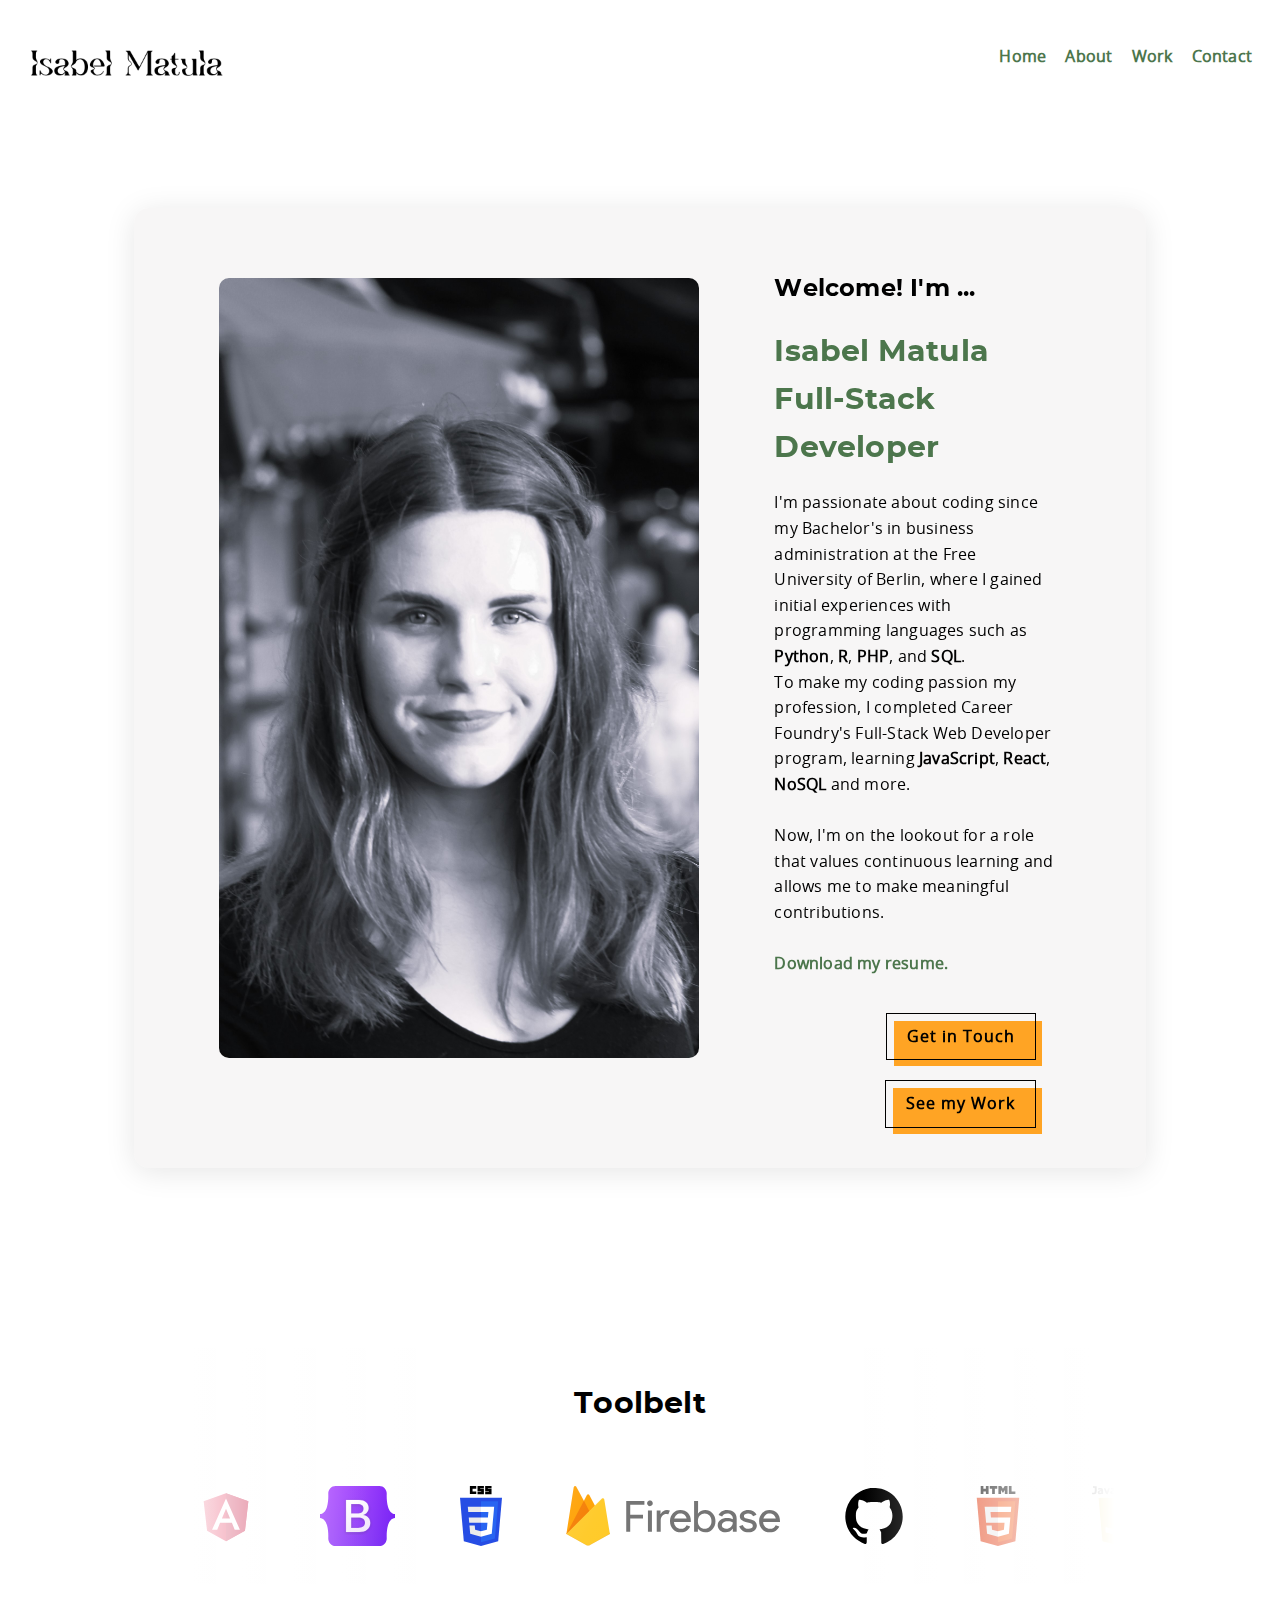
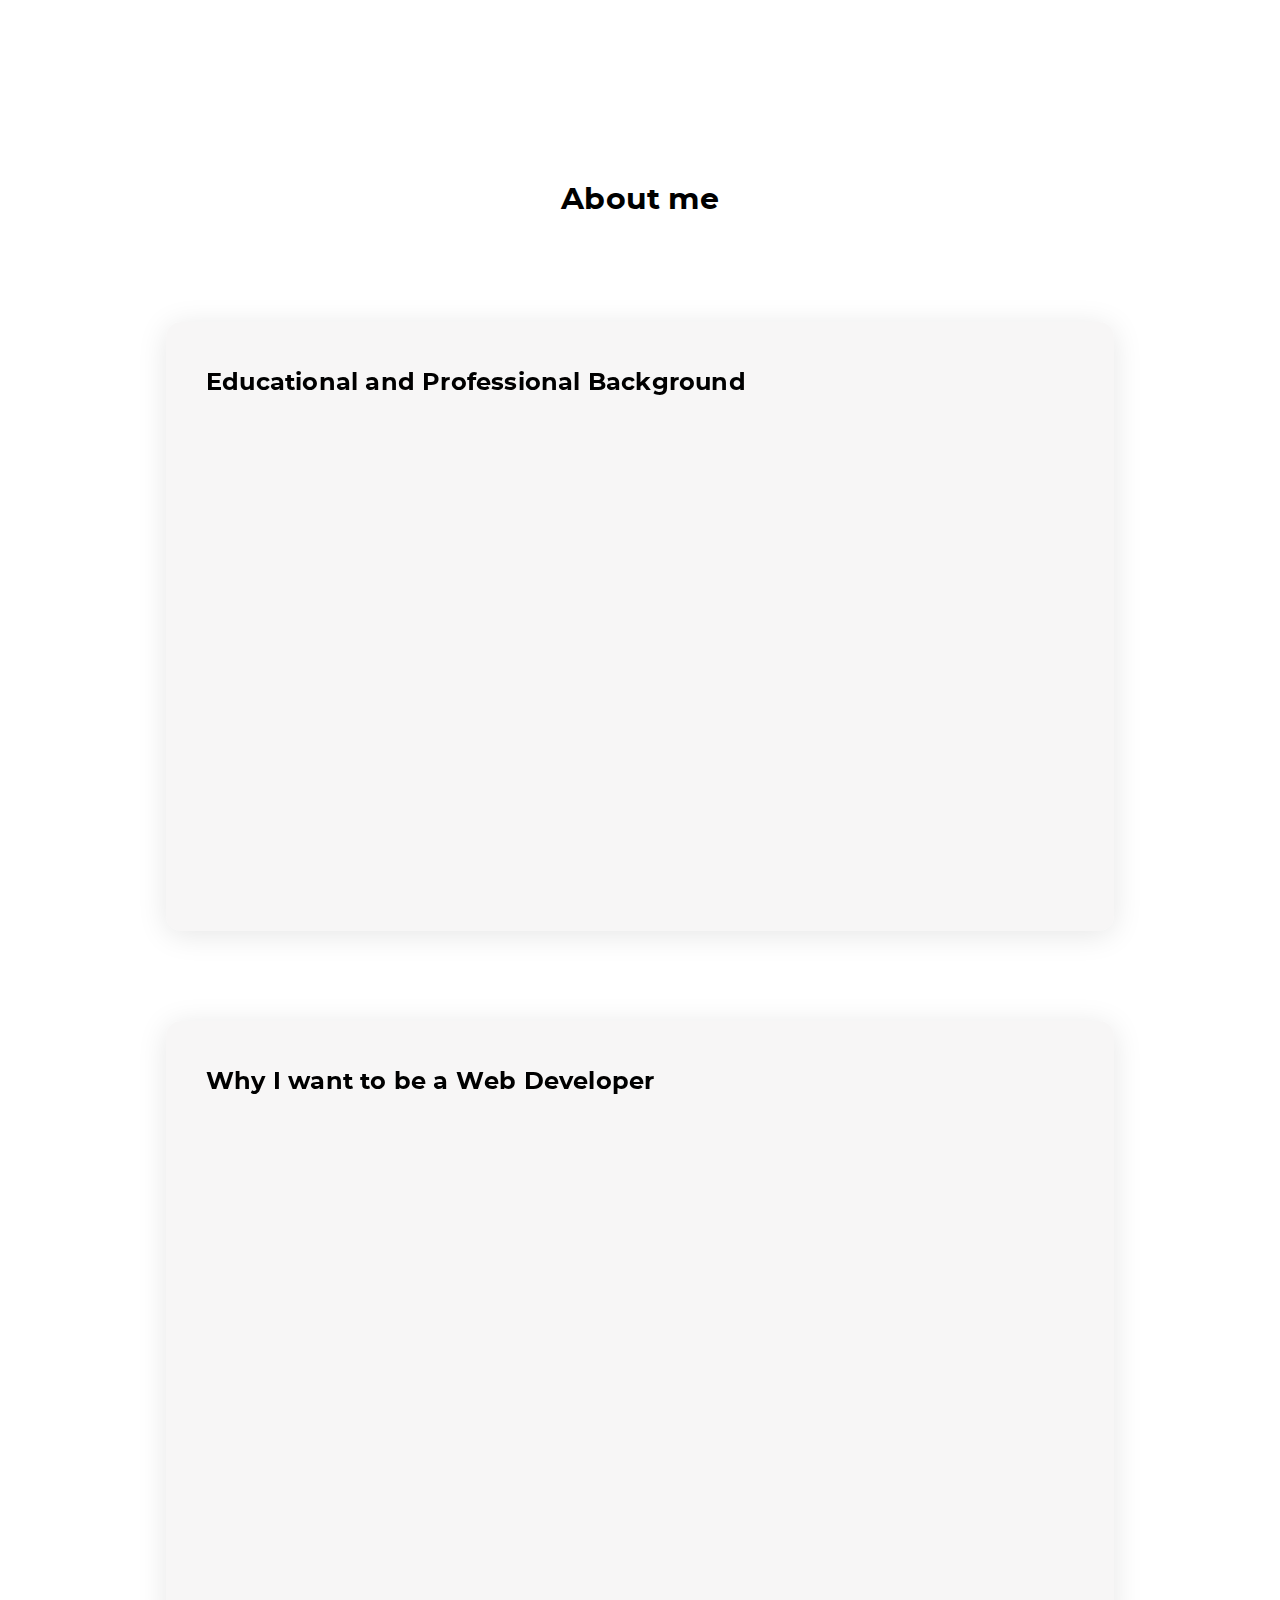
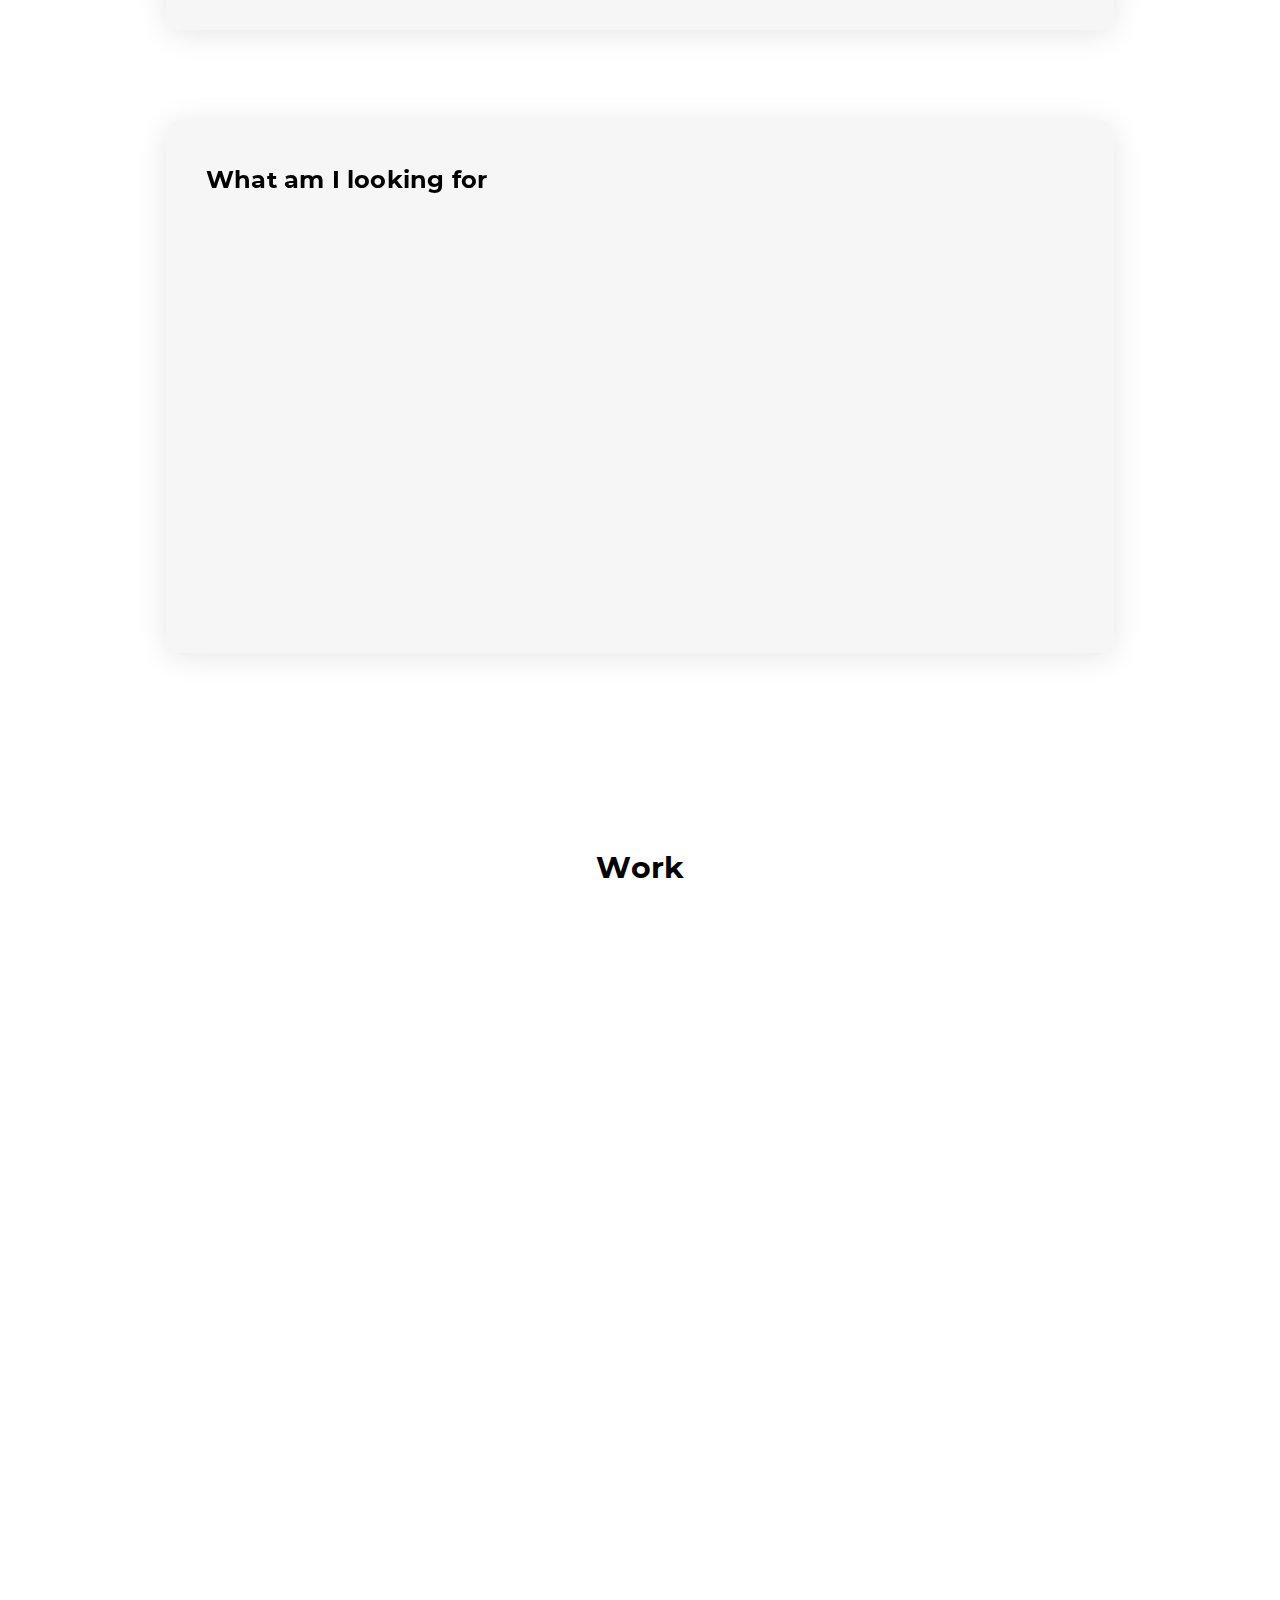
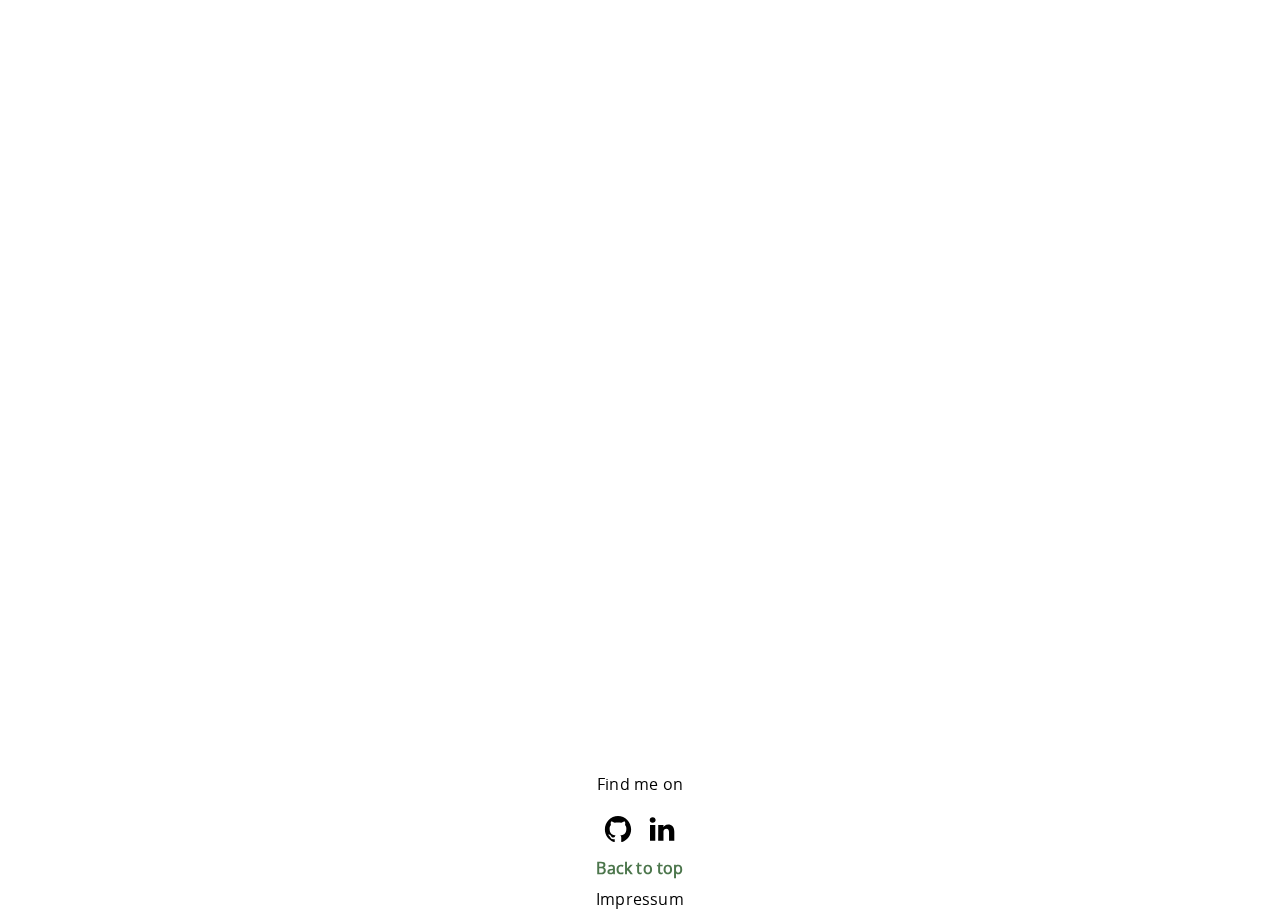
==== index.html @ 455fa98c "Minor updates" ====
<!DOCTYPE html>
<html lang="en">
<head>
    <meta charset="UTF-8">
    <meta name="viewport" content="width=device-width, initial-scale=1.0">
    <!--Add own Favicon-->
    <link rel="shortcut icon" href="./img/isabel-matula-icon.ico">
    <link rel="stylesheet" type="text/css" href="https://cdnjs.cloudflare.com/ajax/libs/normalize/8.0.1/normalize.min.css">
    <link rel="stylesheet" type="text/css" href="css/style.production.css">
    <link rel="stylesheet" href="https://unpkg.com/aos@next/dist/aos.css" />
    <title>Home</title>
</head>
<body>
    <!-- Header including the logo and the main navigation -->
    <div class="header-container">
        <header class="page-header"> 
            <!--My logo-->
            <img src="img/isabel-matula-logo_v3.png" alt="Personal logo of Isabel Matula" class="page-header__item" id="logo">
            <nav class="page-header__item">
                <ul role="menubar" class="navigation-list">
                    <li role="presentation">
                        <a href="#home" role="menuitem" class="navigation-list__item">Home</a>
                    </li>
                    <li role="presentation">
                        <a href="#about" role="menuitem" class="navigation-list__item">About</a>
                    </li>
                    <li role="presentation">
                        <a href="#work" role="menuitem" class="navigation-list__item">Work</a>
                    </li>
                    <li role="presentation">
                        <a href="#contact" role="menuitem" class="navigation-list__item">Contact</a>
                    </li>
                </ul>
            </nav>
        </header>
    </div>
    <div id="top" ></div>
    <!-- Main content -->
    <section id="home">
        <div class="profile">
            <img src="img/isabel-matula.png" 
            data-aos="fade-right" 
            data-aos-delay="30"
            data-aos-duration="1000"
            data-aos-easing="ease-in-out" 
            data-aos-once="true"
            class="profile__portrait" 
            alt="Isabel Matula Portrait">
            <div 
            data-aos="fade-left" 
            data-aos-delay="30"
            data-aos-duration="1000"
            data-aos-easing="ease-in-out"  
            data-aos-once="true"
            class="profile__text">
                <h2>Welcome! I'm ...</h2>
                <h1>Isabel Matula<br>Full-Stack Developer</h1>
                <p>
                    I'm passionate about coding since my Bachelor's in business administration at the Free University of Berlin, where 
                    I gained initial experiences with programming languages such as <strong>Python</strong>, <strong>R</strong>, 
                    <strong>PHP</strong>, and <strong>SQL</strong>.<br>
                    To make my coding passion my profession, I completed Career Foundry's Full-Stack Web Developer program, 
                    learning <strong>JavaScript</strong>, <strong>React</strong>, <strong>NoSQL</strong> and more.<br><br>
                    Now, I'm on the lookout for a role that values continuous learning and allows me to make 
                    meaningful contributions.<br><br>
                    <a href="files/Matula_Isabel_Resume.pdf" target="_blank" download>Download my resume.</a>
                </p>
                <a href="#contact" class="button">Get in Touch</a>
                <a href="#work" class="button">See my Work</a>
            </div>
        </div>
    </section>
    <!-- About me -->
    <section id="about">
        <!-- Toolbelt -->
        <div class="toolbelt">
            <h1>Toolbelt</h1>
            <div class="toolbelt__logos">
                <img src="img/tool-logos/Angular.svg" alt="Angular logo">
                <img src="img/tool-logos/Bootstrap.svg" alt="Bootstrap logo">
                <img src="img/tool-logos/CSS3.svg" alt="CSS3 logo">
                <img src="img/tool-logos/Firebase.svg" alt="Firebase logo">
                <img src="img/tool-logos/GitHub.svg" alt="GitHub logo">
                <img src="img/tool-logos/HTML5.svg" alt="HTML5 logo">
                <img src="img/tool-logos/Javascript.svg" alt="Javascript logo">
                <img src="img/tool-logos/MongoDB.svg" alt="MongoDB logo">
                <img src="img/tool-logos/Node_js.svg" alt="Node.js logo">
                <img src="img/tool-logos/Python.svg" alt="Python logo">
                <img src="img/tool-logos/React.svg" alt="React logo">
                <img src="img/tool-logos/Sql.svg" alt="SQL logo">
                <img src="img/tool-logos/Visual_Studio.svg" alt="Visual Studio logo">
            </div>
            <div class="toolbelt__logos">
                <img src="img/tool-logos/Angular.svg" alt="Angular logo">
                <img src="img/tool-logos/Bootstrap.svg" alt="Bootstrap logo">
                <img src="img/tool-logos/CSS3.svg" alt="CSS3 logo">
                <img src="img/tool-logos/Firebase.svg" alt="Firebase logo">
                <img src="img/tool-logos/GitHub.svg" alt="GitHub logo">
                <img src="img/tool-logos/HTML5.svg" alt="HTML5 logo">
                <img src="img/tool-logos/Javascript.svg" alt="Javascript logo">
                <img src="img/tool-logos/MongoDB.svg" alt="MongoDB logo">
                <img src="img/tool-logos/Node_js.svg" alt="Node.js logo">
                <img src="img/tool-logos/Python.svg" alt="Python logo">
                <img src="img/tool-logos/React.svg" alt="React logo">
                <img src="img/tool-logos/Sql.svg" alt="SQL logo">
                <img src="img/tool-logos/Visual_Studio.svg" alt="Visual Studio logo">
            </div>
        </div>
        <div class="about">
            <h1>About me</h1>
            <div class="about__item">
                <h2>Educational and Professional Background</h2>
                <div class="about__item-content">
                    <img 
                    src="img/taipei.jpg" 
                    alt="Linsen North Road - Taipei"
                    data-aos="fade-right" 
                    data-aos-delay="30"
                    data-aos-duration="800"
                    data-aos-easing="ease-in-out" 
                    >
                    <p
                    data-aos="fade-left" 
                    data-aos-delay="30"
                    data-aos-duration="800"
                    data-aos-easing="ease-in-out" 
                    >
                        After high school, I studied Languages and Cultures of Southeast Asia at the University of Hamburg for 
                        one year. Then, in 2017, I followed my heart to Taipei, where I immersed myself in the language through 
                        the Regular Chinese Language Program at Tamkang University. In 2020, I returned to Germany to pursue a 
                        B.Sc. in Business Administration at the Free University of Berlin, graduating in 2023. Across this path, 
                        I stumbled upon my love for coding, leading me to enroll in CareerFoundry's Full Stack Web 
                        Development program in August 2023.<br>
                        In my professional journey, I had the opportunity to embark on an internship as an HR Generalist, 
                        where I organized the summer festival, created work schedules, and supported around 30 employees daily. 
                        Prior to that, I had the pleasure of tutoring three students in German while living in Taipei. 
                        I tailored personalized lesson plans to meet their individual needs, encouraging continuous improvement 
                        in their language skills.
                    </p>
                </div>
            </div>
            <div class="about__item">
                <h2>Why I want to be a Web Developer</h2>
                <div class="about__item-content">
                    <img 
                    src="img/code.jpg" 
                    alt="Laptop"
                    data-aos="fade-left" 
                    data-aos-delay="30"
                    data-aos-duration="800"
                    data-aos-easing="ease-in-out"
                    id="first"
                    >
                    <p
                    data-aos="fade-right" 
                    data-aos-delay="30"
                    data-aos-duration="800"
                    data-aos-easing="ease-in-out" 
                    >
                        I discovered my love for coding during my Bachelor at the Free University of Berlin. 
                        Throughout foundational modules and career preparation courses, I gained initial experiences with 
                        programming languages such as Python, R, PHP, and SQL. To transition my coding passion into a profession, 
                        I enrolled in Career Foundry's Full-Stack Web Developer program.<br>
                        But my fascination with languages didn't start there. From studying Russian in school to self-learning 
                        the Korean alphabet and delving into Chinese during my time in Taiwan. Languages are not just a means 
                        of communication; they are also powerful tools for problem-solving. It's this perspective that 
                        draws me to programming languages. They, too, serve as tools, for visualizing ideas, making 
                        information more accessible, and ultimately, enhancing the quality of human life. 
                        This belief inspired me to turn my coding passion into a career.
                    </p>
                    <img 
                    src="img/code.jpg" 
                    alt="Laptop"
                    data-aos="fade-left" 
                    data-aos-delay="30"
                    data-aos-duration="800"
                    data-aos-easing="ease-in-out"
                    id="second"
                    >
                </div>
            </div>
            <div class="about__item">
                <h2>What am I looking for</h2>
                <div class="about__item-content">
                    <img 
                    src="img/code_team.jpg" 
                    alt="Table serveral laptops"
                    data-aos="fade-right" 
                    data-aos-delay="30"
                    data-aos-duration="800"
                    data-aos-easing="ease-in-out"
                    >
                    <p
                    data-aos="fade-left" 
                    data-aos-delay="30"
                    data-aos-duration="800"
                    data-aos-easing="ease-in-out"
                    >
                        I'm a web developer with an interest in continuous learning, always seeking to enhance my skills
                        and explore new programming languages, frameworks, libraries, and emerging technologies. I'm eager
                        to join a team where I can learn and grow while working on diverse projects.
                        What truly motivates me is the opportunity to work on projects that make a positive impact on people.<br>
                        I am currently living in my hometown, Rostock, which is why I am interested in finding
                        opportunities either locally or in remote positions. Whether it's working directly from
                        Rostock or collaborating from a distance, I am fully committed to making a valuable contribution
                        to any team I join.
                    </p>
                </div>
            </div>
        </div>
    </section>
    <!-- Work -->
    <section class="work" id="work">
        <h1>Work</h1>
        <div class="project-list">
            <!-- Project item 1 -->
            <div 
            data-aos="fade-up" 
            data-aos-delay="30"
            data-aos-duration="1000"
            data-aos-easing="ease-in-out" 
            class="project-list__item">
                <h2>React myMovie<a class="open-modal"><img src="img/plus-icon.svg"></a></h2>
                <a href="https://mymovie-api.netlify.app/login" target="_blank"><img src="img/react_movie_app_project_full.png"></a>
                <p>
                    React Client-side for an application called myMovie based on its
                    existing server-side code (REST API and database).
                    User can create an user profile and save their favorite movies.
                    This project was build using <strong>React</strong>, <strong>SCSS</strong>, 
                    <strong>JavaScript</strong>, and more. 
                </p>
                <a href="https://github.com/IsabelWen/movie_api-client" target="_blank" class="button">Code</a>
                <a href="https://mymovie-api.netlify.app/login" target="_blank" class="button">Demo</a>
                <dialog class="modal">
                    <h2>React myMovie<a class="close-modal"><img src="img/cross-icon.svg" alt="close modal icon"></a></h2>
                    <p class="project-description">
                        React Client-side for an application called myMovie based on its
                        existing server-side code (REST API and database).
                        User can create an user profile and save their favorite movies.
                    </p>
                    <h3>Functions</h3>
                    <ul>
                        <li>Retrieve all movies with their details, including images, titles, descriptions, genres, and 
                            directors, and implement a search feature to filter movies.
                        </li>
                        <li>Provide detailed information about a single movie in a single movie view, including description, 
                            genre, director, and image.
                        </li>
                        <li>
                            Allow users to log in with a username and password, enable new users to register with required 
                            information (username, password, email, date of birth), and allow users to add a movie to their 
                            list of favorites.
                        </li>
                        <li>
                            Allow users to update their information, view favorite movies, remove movies from their favorites 
                            list, and provide an option for existing users to deregister.
                        </li>
                        <li>
                            Allow users to filter movies by genre.
                        </li>
                    </ul>
                    <div class="tags">
                        <span class="tag">React</span>
                        <span class="tag">SCSS</span>
                        <span class="tag">HTML</span>
                        <span class="tag">JavaScript</span>
                        <span class="tag">React-Bootstrap</span>
                        <span class="tag">Netlify</span>
                        <span class="tag">Parcel</span>
                    </div>
                </dialog>
             </div>
             <!-- Project item 2 -->
             <div 
             data-aos="fade-up" 
             data-aos-delay="30"
             data-aos-duration="1000"
             data-aos-easing="ease-in-out" 
             class="project-list__item">
                <h2>Meet App<a class="open-modal"><img src="img/plus-icon.svg"></a></h2>
                <a href="https://isabelwen.github.io/meet/" target="_blank"><img src="img/meet_app_project_full.png"></a>
                <p class="project-description">
                    A serverless, progressive web application (PWA) using a test-driven development (TDD) technique. 
                    The Meet App uses the <strong>Google Calendar API </strong> to fetch upcoming events.
                    This project was build using <strong>React</strong>, <strong>Recharts</strong>, 
                    <strong>JavaScript</strong>, and more. 
                </p>
                <a href="https://github.com/IsabelWen/meet" target="_blank" class="button">Code</a>
                <a href="https://isabelwen.github.io/meet/" target="_blank" class="button">Demo</a>
                <dialog class="modal">
                    <h2>Meet App<a class="close-modal"><img src="img/cross-icon.svg" alt="close modal icon"></a></h2>
                    <p>
                        A serverless, progressive web application (PWA) using a test-driven development (TDD) technique. 
                        The Meet App uses the Google Calendar API to fetch upcoming events.
                    </p>
                    <h3>Features</h3>
                    <ul>
                        <li>
                            Users can filter events by city, show/hide event details, and specify the number of events 
                            to display.
                        </li>
                        <li>
                            The app supports offline usage, allows adding shortcuts to the home screen, and offers visual 
                            charts for event details.
                        </li>
                        <li>
                            It integrates Google Calendar API for event retrieval and OAuth2 for authentication.
                        </li>
                        <li>
                            Serverless functions (AWS Lambda) for authorization server.
                        </li>
                        <li>
                            Responsiveness to various screen sizes, and adherence to PWA 
                            standards ensure a seamless user experience.
                        </li>
                    </ul>
                    <div class="tags">
                        <span class="tag">Google Calendar API</span>
                        <span class="tag">HTML</span>
                        <span class="tag">CSS</span>
                        <span class="tag">AWS lambda</span>
                        <span class="tag">JavaScript</span>
                        <span class="tag">React</span>
                        <span class="tag">Recharts</span>
                        <span class="tag">Jest</span>
                        <span class="tag">Cucumber</span>
                        <span class="tag">Puppeteer</span>
                        <span class="tag">OAuth2</span>
                    </div>
                </dialog>
             </div>
             <!-- Project item 3 -->
             <div 
             data-aos="fade-up" 
             data-aos-delay="30"
             data-aos-duration="1000"
             data-aos-easing="ease-in-out" 
             class="project-list__item">
                <h2>Angular myMovie<a class="open-modal"><img src="img/plus-icon.svg"></a></h2>
                <a href="https://isabelwen.github.io/myMovie-Angular-app/welcome" target="_blank"><img src="img/angular_movie_app_project_full.png"></a>
                <p class="project-description">
                    Angular Client-side for an application called myMovie based on its
                    existing server-side code (REST API and database).
                    User can create an user profile and save their favorite movies.
                    This project was build using <strong>Angular</strong>, <strong>TypeScript</strong>, 
                    <strong>SCSS</strong>, and more. 
                </p>
                <a href="https://github.com/IsabelWen/myMovie-Angular-client" target="_blank" class="button">Code</a>
                <a href="https://isabelwen.github.io/myMovie-Angular-app/welcome" target="_blank" class="button">Demo</a>
                <dialog class="modal">
                    <h2>Angular myMovie<a class="close-modal"><img src="img/cross-icon.svg" alt="close modal icon"></a></h2>
                    <p>
                        Angular Client-side for an application called myMovie based on its
                        existing server-side code (REST API and database).
                        User can create an user profile and save their favorite movies.
                    </p>
                    <h3>Features</h3>
                    <ul>
                        <li>
                            Retrieve all movies with their details, including images, titles, descriptions, genres, and 
                            directors, and implement a search feature to filter movies.
                        </li>
                        <li>
                            Provide detailed information about a single movie, including description, genre, and director.
                        </li>
                        <li>
                            Allow users to log in with a username and password, enable new users to register with required 
                            information (username, password, email, date of birth), and allow users to add a movie to their 
                            list of favorites.
                        </li>
                        <li>
                            Allow users to update their information, view favorite movies, remove movies from their favorites 
                            list, and provide an option for existing users to deregister.
                        </li>
                        <li>
                            Allow users to filter movies by genre.
                        </li>
                    </ul>
                    <div class="tags">
                        <span class="tag">Angular</span>
                        <span class="tag">TypeScript</span>
                        <span class="tag">HTML</span>
                        <span class="tag">Angular Material</span>
                        <span class="tag">SCSS</span>
                        <span class="tag">TypeDoc</span>
                    </div>
                </dialog>
             </div>
             <!-- Project item 4 -->
             <div 
             data-aos="fade-up" 
             data-aos-delay="30"
             data-aos-duration="1000"
             data-aos-easing="ease-in-out" 
             class="project-list__item">
                <h2>myMovie API<a class="open-modal"><img src="img/plus-icon.svg"></a></h2>
                <a href="https://github.com/IsabelWen/movie_api" target="_blank"><img src="img/mymovie-db_full.png"></a>
                <p class="project-description">
                    This API provide users with access to information about different movies, directors, and genres. 
                    Users are able to sign up, update their personal information and favorite movies list.
                    This project was build using <strong>MongoDB</strong>, <strong>Node.js</strong>, 
                    <strong>Express</strong>, and more. 
                </p>
                <a href="https://github.com/IsabelWen/movie_api" target="_blank" class="button">Code</a>
                <dialog class="modal">
                    <h2>myMovie API<a class="close-modal"><img src="img/cross-icon.svg" alt="close modal icon"></a></h2>
                    <p>
                        This API provide users with access to information about different movies, directors, and genres. 
                        Users are able to sign up, update their personal information, and create a list of their favorite movies.
                    </p>
                    <h3>Features</h3>
                    <ul>
                        <li>
                            The API serves as the backend for the myMovie web application, providing data about movies.
                        </li>
                        <li>
                            Users of the myFlix application can access movie information, director details, and genre 
                            descriptions through the API endpoints.
                        </li>
                        <li>
                            The API handles user registration, profile updates, and favorite movies lists.
                        </li>
                        <li>
                            To maintain data security and integrity, the API incorporates user authentication, authorization, and data validation logic.
                        </li>
                        <li>
                            The API has been tested using Postman to verify its performance and functionality.
                        </li>
                    </ul>
                    <div class="tags">
                        <span class="tag">HTML</span>
                        <span class="tag">MongoDB</span>
                        <span class="tag">Mongoose</span>
                        <span class="tag">JavaScript</span>
                        <span class="tag">Node.js</span>
                        <span class="tag">Express</span>
                        <span class="tag">Postman</span>
                        <span class="tag">JSDoc</span>
                        <span class="tag">CORS</span>
                        <span class="tag">Render</span>
                    </div>
                 </dialog>
             </div>
             <!-- Project item 5 -->
             <div 
             data-aos="fade-up" 
             data-aos-delay="30"
             data-aos-duration="1000"
             data-aos-easing="ease-in-out" 
             class="project-list__item">
                <h2>Chat App<a class="open-modal"><img src="img/plus-icon.svg"></a></h2>
                <a href="https://github.com/IsabelWen/chat" target="_blank"><img src="img/chat-app_full.png"></a>
                <p class="project-description">
                    A chat app for mobile devices using React Native. The app provides users with a chat interface and 
                    options to share images, audios and location.
                    This project was build using <strong>React Native</strong>, <strong>Firebase</strong>, 
                    <strong>GiftedChat</strong>, and more. 
                </p>
                <a href="https://github.com/IsabelWen/chat" target="_blank" class="button">Code</a>
                <a href="files/Case Study – Chat App.pdf" target="_blank" class="button">Case</a>
                <dialog class="modal">
                    <h2>Chat App<a class="close-modal"><img src="img/cross-icon.svg" alt="close modal icon"></a></h2>
                    <p>
                        A chat app for mobile devices using React Native. The app provides users with a chat interface and options to share images, audios and location.
                    </p>
                    <h3>Features</h3>
                    <ul>
                        <li>
                            Users can enter chat rooms to communicate with friends and family, selecting background 
                            colors for personalized chat screens.
                        </li>
                        <li>
                            Conversations are displayed with an input field for sending messages, supporting additional 
                            features like image, audio and location sharing.
                        </li>
                        <li>
                            Users can send images from their device's image library or take pictures with the camera app and 
                            send them within the chat.
                        </li>
                        <li>
                            Messages are stored both online and offline, allowing users to access conversations at any time.
                        </li>
                        <li>
                            Chat conversations are stored in Google Firestore Database and authenticated anonymously 
                            via Google Firebase.
                        </li>
                    </ul>
                    <div class="tags">
                        <span class="tag">React Native</span>
                        <span class="tag">Firebase</span>
                        <span class="tag">Firestore</span>
                        <span class="tag">JavaScript</span>
                        <span class="tag">Expo</span>
                        <span class="tag">GiftedChat</span>
                        <span class="tag">Android Studio </span>
                    </div>
                 </dialog>
             </div>
             <!-- Project item 6 -->
             <div 
             data-aos="fade-up" 
             data-aos-delay="30"
             data-aos-duration="1000"
             data-aos-easing="ease-in-out" 
             class="project-list__item">
                <h2>Pokemon-Index<a class="open-modal"><img src="img/plus-icon.svg"></a></h2>
                <a href="https://isabelwen.github.io/simple-js-app/" target="_blank"><img src="img/pokemon-index_full.png"></a>
                <p class="project-description">
                    A small web application with HTML, CSS, and JavaScript that loads data about pokemons from an external API 
                    and enables the viewing of data points in detail.
                    This project was build using <strong>JavaScript</strong>, <strong>HTML</strong>, 
                    <strong>Bootstrap</strong>, and more. 
                </p>
                <a href="https://github.com/IsabelWen/simple-js-app" target="_blank" class="button">Code</a>
                <a href="https://isabelwen.github.io/simple-js-app/" target="_blank" class="button">Demo</a>
                <dialog class="modal">
                    <h2>Pokemon-Index<a class="close-modal"><img src="img/cross-icon.svg" alt="close modal icon"></a></h2>
                    <p>
                        A small web application with HTML, CSS, and JavaScript that loads data about pokemons from an external API 
                        and enables the viewing of data points in detail.
                    </p>
                    <h3>Features</h3>
                    <ul>
                        <li>
                            Users can view a list of Pokémons and see more details for a selected Pokémon.
                        </li>
                        <li>
                            The app loads data from an external API (Pokémon API) and displays it after the page is loaded.
                        </li>
                        <li>
                            It enables users to view additional details for a Pokémon, upon clicking on the item, 
                            which will open a modal.
                        </li>
                        <li>
                            The user can search for Pokémons.
                        </li>
                    </ul>
                    <div class="tags">
                        <span class="tag">JavaScript</span>
                        <span class="tag">HTML</span>
                        <span class="tag">CSS</span>
                        <span class="tag">Bootstrap</span>
                        <span class="tag">jQuery</span>
                    </div>
                </dialog>
             </div>
        </div>
    </section>
    <!-- Contact Information -->
    <section id="contact"
    data-aos="fade-up" 
    data-aos-delay="30"
    data-aos-duration="1000"
    data-aos-easing="ease-in-out" >
        <div class="contact">
            <div class="contact__information">
                <h1>Contact Me</h1>
                <p>
                    <b>I'm based in Rostock and open to remote roles.<br>
                    Feel free to connect with me via Email or on LinkedIn!</b>
                </p>
                Isabel Matula<br>
                Rostock - Germany<br>
                <br>
                Email: <a href="mailto:isabel.matula(at)outlook(dot)de">isabel.matula@outlook.de</a><br>
                Linkedin: <a href="https://www.linkedin.com/in/isabel-matula" target="_blank">Isabel Matula</a><br><br>
            </div>
            <div class="contact__animation">
                <svg xmlns="http://www.w3.org/2000/svg" xmlns:xlink="http://www.w3.org/1999/xlink" version="1.1" width="230" height="230" viewBox="0 0 1080 1080" xml:space="preserve">
                    <desc>Created with Fabric.js 5.2.4</desc>
                    <defs>
                    </defs>
                    <rect x="0" y="0" width="100%" height="100%" fill="transparent"></rect>
                    <g transform="matrix(1 0 0 1 540 540)" id="f12ea37f-5642-41ec-a103-8372e0635749"  >
                    <rect style="stroke: none; stroke-width: 1; stroke-dasharray: none; stroke-linecap: butt; stroke-dashoffset: 0; stroke-linejoin: miter; stroke-miterlimit: 4; fill: rgb(255,255,255); fill-rule: nonzero; opacity: 1; visibility: hidden;" vector-effect="non-scaling-stroke"  x="-540" y="-540" rx="0" ry="0" width="1080" height="1080" />
                    </g>
                    <g transform="matrix(1 0 0 1 540 540)" id="82dd580b-16e5-400f-8c66-40a8a325e54b"  >
                    </g>
                    <g transform="matrix(NaN NaN NaN NaN 0 0)"  >
                    <g>
                    </g>
                    </g>
                    <g transform="matrix(NaN NaN NaN NaN 0 0)"  >
                    <g>
                    </g>
                    </g>
                    <g transform="matrix(13.07 0 0 10.83 534.5 555.43)" id="568a6a66-55cd-485f-86fe-5340d91f9428"  >
                    <path style="stroke: rgb(76,118,76); stroke-width: 4; stroke-dasharray: none; stroke-linecap: butt; stroke-dashoffset: 0; stroke-linejoin: miter; stroke-miterlimit: 4; fill: rgb(101,101,101); fill-opacity: 0; fill-rule: nonzero; opacity: 1;" vector-effect="non-scaling-stroke"  transform=" translate(-50, -50)" d="M 87.678 73.69 C 87.678 75.42699999999999 87.37899999999999 76.684 86.658 77.344 C 86 78.06299999999999 84.863 78.362 83.245 78.362 L 16.75500000000001 78.362 C 15.55800000000001 78.362 14.539000000000009 78.06299999999999 13.76100000000001 77.344 C 12.801000000000009 76.50399999999999 12.32300000000001 75.30799999999999 12.32300000000001 73.69 L 12.32300000000001 25.949999999999996 C 12.32300000000001 24.810999999999996 12.802000000000008 23.792999999999996 13.70100000000001 22.952999999999996 C 14.65900000000001 22.055999999999997 15.67800000000001 21.636999999999997 16.75500000000001 21.636999999999997 L 83.245 21.636999999999997 C 84.74300000000001 21.636999999999997 85.88000000000001 22.055999999999997 86.599 22.833999999999996 C 87.319 23.673999999999996 87.678 24.690999999999995 87.678 25.949999999999996 L 87.678 73.69 z M 36.462 49.969 L 16.755 30.503 L 16.755 70.036 L 36.462 49.969 z M 80.129 25.831 L 19.931 25.831 L 45.149 51.048 C 47.365 53.265 48.983000000000004 54.402 50.001000000000005 54.402 C 51.078 54.402 52.696000000000005 53.265 54.912000000000006 51.048 L 80.129 25.831 z M 80.01 73.631 L 60.184 53.863 L 56.949 57.037 C 55.092 58.894 52.756 59.853 50.001 59.853 C 47.306 59.853 44.97 58.894 43.113 57.037 L 39.877 53.863 L 20.051 73.631 L 80.01 73.631 z M 83.305 70.036 L 83.305 30.503 L 63.598 49.969 L 83.305 70.036 z" stroke-linecap="round" />
                    </g>
                    <g transform="matrix(NaN NaN NaN NaN 0 0)"  >
                    <g>
                    </g>
                    </g>
                    <g transform="matrix(NaN NaN NaN NaN 0 0)"  >
                    <g>
                    </g>
                    </g>
                </svg>
            </div>
        </div>
    </section>
    <!-- Footer with links to social media profiles -->
    <footer class="page-footer">
        <p>Find me on</p>
        <div class="social-media">
            <a href="https://github.com/IsabelWen" target="_blank"><img src="img/github_icon.svg" alt="Github"></a>
            <a href="https://www.linkedin.com/in/isabel-matula" target="_blank"><img src="img/linkedin_icon.svg" alt="LinkedIn"></a>
        </div>
        <a href="#top">Back to top</a>
        <a class="impressum" href="files/Impressum.pdf" target="_blank">Impressum</a>
    </footer>
    <script src="js/scripts.js"></script>
    <script src="https://unpkg.com/aos@next/dist/aos.js"></script>
    <script>AOS.init();</script>
</body>
</html>
---- css/style.production.css ----
/*
* Used:
* PostCSS
* Autoprefixer
*/

/*
Colors
primary-color (green): #4c764c
secondary-color (orange): #ffa424
*/

@font-face { 
  font-family: "Open Sans";
  font-weight: 400;
  src: url(../fonts/Open_Sans/OpenSans-Regular.woff2) format("woff2"),
    url(../fonts/Open_Sans/OpenSans-Regular.woff) format("woff"),
    url(../fonts/Open_Sans/OpenSans-Regular.otf) format("opentype");
}
@font-face { 
  font-family: "Montserrat";
  font-style: bold;
  font-weight: 700;
  src: url(../fonts/Montserrat/Montserrat-Bold.woff2) format("woff2"),
    url(../fonts/Montserrat/Montserrat-Bold.woff) format("woff"),
    url(../fonts/Montserrat/Montserrat-Bold.otf) format("opentype");
}

* {
  -webkit-box-sizing: border-box;
          box-sizing: border-box;
  scroll-behavior: smooth;
}

body {
  background-color: #ffffff;
  font-family: 'Open Sans', sans-serif;
  font-weight: 400;
  font-size: 16px;
  color: #000;
  line-height: 1.6;
  letter-spacing: 0.2px;
  min-height: 100vh;
}

h1 {
  font-family: 'Montserrat', sans-serif;
  font-size: 30px;
  font-weight: 700;
}

h2 {
  font-family: 'Montserrat', sans-serif;
  font-size: 24px;
  font-weight: 700;
}

h3 {
  font-family: 'Montserrat', sans-serif;
  font-size: 18px;
  font-weight: 700;
}

/* Link Styling */
a {
  color: #4c764c;
  font-weight: 700;
  -webkit-text-decoration: underline transparent;
          text-decoration: underline transparent;
  -webkit-transition: -webkit-text-decoration 0.3s ease;
  transition: -webkit-text-decoration 0.3s ease;
  -o-transition: text-decoration 0.3s ease;
  transition: text-decoration 0.3s ease;
  transition: text-decoration 0.3s ease, -webkit-text-decoration 0.3s ease;
}

a:hover {
  /* No underlining when hovering over a link */
  -webkit-text-decoration-color: #4c764c;
          text-decoration-color: #4c764c;
}

a:focus {
  /* No underlining when hovering over a link */
  -webkit-text-decoration-color: #4c764c;
          text-decoration-color: #4c764c;
}

a:active {
  /* selected link */
  color: #ffa424;
  -webkit-text-decoration-color: #ffa424;
          text-decoration-color: #ffa424;
}

/* button styling */
button {
  /* overwrite browser defaults and resets the border */
  border: none;
  display: inline-block;
  color: #000;

  /* takes the font from the outer container */
  font-family: inherit;
  font-weight: 700;

  /*styling*/
  letter-spacing: 1px;
  padding: 13px 40px 13px;
  outline: 0;
  border: 1px solid #000;
  position: relative;
  background-color: rgba(0, 0, 0, 0);
}
.button {
  /* overwrite browser defaults and resets the border */
  border: none;
  display: inline-block;
  color: #000;

  /* takes the font from the outer container */
  font-family: inherit;
  font-weight: 700;

  /*styling*/
  letter-spacing: 1px;
  padding: 13px 40px 13px;
  outline: 0;
  border: 1px solid #000;
  position: relative;
  background-color: rgba(0, 0, 0, 0);
}

button::after {
  content: "";
  background-color:#ffa424;
  width: 100%;
  z-index: -1;
  position: absolute;
  height: 100%;
  top: 7px;
  left: 7px;
  -webkit-transition: 0.5s;
  -o-transition: 0.5s;
  transition: 0.5s;
  -webkit-transition-timing-function: ease-in-out;
       -o-transition-timing-function: ease-in-out;
          transition-timing-function: ease-in-out;
  -webkit-text-decoration: underline transparent;
          text-decoration: underline transparent;
}

.button::after {
  content: "";
  background-color:#ffa424;
  width: 100%;
  z-index: -1;
  position: absolute;
  height: 100%;
  top: 7px;
  left: 7px;
  -webkit-transition: 0.5s;
  -o-transition: 0.5s;
  transition: 0.5s;
  -webkit-transition-timing-function: ease-in-out;
       -o-transition-timing-function: ease-in-out;
          transition-timing-function: ease-in-out;
  -webkit-text-decoration: underline transparent;
          text-decoration: underline transparent;
}

button:hover,
button:focus,
.button:hover,
.button:focus {
  -webkit-text-decoration: underline transparent;
          text-decoration: underline transparent;
}

button:hover::after,
button:focus::after,
.button:hover::after,
.button:focus::after {
  cursor: pointer;
  text-decoration: none;
  top: 0px;
  left: 0px;
  -webkit-text-decoration: underline transparent;
          text-decoration: underline transparent;
}

button:active,
.button:active {
  color: #000;
  border: none;
  background-color: #fff;
  -webkit-text-decoration: underline transparent;
          text-decoration: underline transparent;
  -webkit-box-shadow: rgb(204, 219, 232) 3px 3px 6px 0px inset, rgba(255, 255, 255, 0.5) -3px -3px 6px 1px inset;
          box-shadow: rgb(204, 219, 232) 3px 3px 6px 0px inset, rgba(255, 255, 255, 0.5) -3px -3px 6px 1px inset;
}

/* Tag styling */
.tags {
  margin: 30px 5px;
}

.tag {
  display: inline-block;
  border-radius: 4px;
  padding: 3px 10px;
  background: #808080;
  color: #ffffff;
  margin: 5px;
  -webkit-transition: 0.4s;
  -o-transition: 0.4s;
  transition: 0.4s;
}

.tag:hover {
  -webkit-transform: translate(0, -2px);
      -ms-transform: translate(0, -2px);
          transform: translate(0, -2px);
}

/* Header */
.header-container {
  position: sticky;
  top: 0;
  z-index: 3;
}

.page-header {
  display: -webkit-box;
  display: -ms-flexbox;
  display: flex;
  width: 100%;
  padding: 20px;
  background-color: #ffffff;
}

.page-header__item {
  -webkit-box-flex: 0;
      -ms-flex: 0 1 200px;
          flex: 0 1 200px;
}

.page-header__item:last-child {
  -webkit-box-flex: 1;
      -ms-flex-positive: 1;
          flex-grow: 1;
  text-align: right;
}

.navigation-list {
  list-style-type: none;
}

.navigation-list ul {
  position: sticky;
  top: 0;
  overflow: hidden;
}

.navigation-list li {
  display: inline-block;
  margin-left: 15px;
}

.active {
  color: #ffa424;
}

#logo {
  width: 200px;
  height: auto;
}

/* Home */
#home {
  height: 100%;
}

.profile {
  max-width: 80%;
  margin: 10vh auto;
  display: -webkit-box;
  display: -ms-flexbox;
  display: flex;
  background-color: rgba(168, 152, 152, 0.09);
  border-radius: 15px;
  -webkit-box-shadow: 0 4px 30px rgba(0, 0, 0, 0.1);
          box-shadow: 0 4px 30px rgba(0, 0, 0, 0.1);
  -webkit-backdrop-filter: blur(10px);
          backdrop-filter: blur(10px);
  padding: 25px;
}

.profile__portrait {
  width: 500px;
  max-height: 800px;
  margin: 35px 50px;
  padding: 10px;
  border-radius: 20px;
  -o-object-fit: cover;
     object-fit: cover;
}

.profile__text {
  -webkit-box-flex: 1;
      -ms-flex: 1 1 100px;
          flex: 1 1 100px;
  padding: 15px;
  margin-right: 50px;
}

.profile__text h1 {
  font-size: 50px;
  color: #4c764c;
}

.profile .button {
  margin-top: 20px;
  margin-right: 20px;
  padding: 10px 20px 10px;
  float: right;
}


/* Toolbelt */
@-webkit-keyframes toolbelt {
  from {
    -webkit-transform: translateX(0);
            transform: translateX(0);
  }
  to {
    -webkit-transform: translateX(-100%);
            transform: translateX(-100%);
  }
}
@keyframes toolbelt {
  from {
    -webkit-transform: translateX(0);
            transform: translateX(0);
  }
  to {
    -webkit-transform: translateX(-100%);
            transform: translateX(-100%);
  }
}
.toolbelt {
  margin:  20vh auto;
  max-width: 75%;
  overflow: hidden;
  white-space: nowrap;
  position: relative;
}

.toolbelt h1 {
  text-align: center;
  padding: 10px;
}

.toolbelt:before,
.toolbelt:after {
  position: absolute;
  content: "";
  top: 0;
  width: 250px;
  height: 100%;
  z-index: 2;
}

.toolbelt:before {
  left: 0;
  background: -webkit-gradient(linear, right top, left top, from(rgba(255, 255, 255, 0)), to(#ffffff));
  background: -o-linear-gradient(right, rgba(255, 255, 255, 0), #ffffff);
  background: linear-gradient(to left, rgba(255, 255, 255, 0), #ffffff);
}

.toolbelt:after {
  right: 0;
  background: -webkit-gradient(linear, left top, right top, from(rgba(255, 255, 255, 0)), to(#ffffff));
  background: -o-linear-gradient(left, rgba(255, 255, 255, 0), #ffffff);
  background: linear-gradient(to right, rgba(255, 255, 255, 0), #ffffff);
}

.toolbelt:hover .toolbelt__logos {
  -webkit-animation-play-state: paused;
          animation-play-state: paused;
}

.toolbelt__logos {
  display: inline-block;
  padding: 30px 0;
  -webkit-animation: 25s toolbelt infinite linear;
          animation: 25s toolbelt infinite linear;
}

.toolbelt__logos img {
  height: 60px;
  margin: 0 30px;
}


/* About me */
#about {
  height: 100%;
}

.about {
  max-width: 75%;
  margin:  20vh auto;
}

.about h1 {
  text-align: center;
  padding: 10px;
}

.about__item {
  max-width: 100%;
  margin: 10vh auto;
  background-color: rgba(168, 152, 152, 0.09);
  border-radius: 15px;
  -webkit-box-shadow: 0 4px 30px rgba(0, 0, 0, 0.1);
          box-shadow: 0 4px 30px rgba(0, 0, 0, 0.1);
  -webkit-backdrop-filter: blur(10px);
          backdrop-filter: blur(10px);
  padding: 25px;
}

.about__item h2 {
  padding: 10px;
  margin: 5px;
}

.about__item p {
  line-height: 1.8;
}

.about__item-content {
  display: -webkit-box;
  display: -ms-flexbox;
  display: flex;
}

#first {
  display: none;
}

.about__item-content img {
  width: 45%;
  border-radius: 20px;
  padding: 10px;
  margin: 5px;
  -o-object-fit: cover;
     object-fit: cover;
}

.about__item-content p {
  padding: 10px;
  margin: 5px;
}


/* Work Page */
#work {
  height: 100%;
}

.work {
  max-width: 75%;
  margin:  20vh auto;
}

.work h1 {
  text-align: center;
  padding: 10px;
}

/* start grid fallback */

.project-list__item {
  display: inline-block;
  width: 33%;
  padding: 15px;
}

/* end grid fallback */

@supports (display: grid) {
  .project-list {
    display: -ms-grid;
    display: grid;
    -ms-grid-columns: 1fr 50px 1fr 50px 1fr;
    grid-template-columns: 1fr 1fr 1fr;
    grid-gap: 50px;
    margin: 0;
  }

  .project-list__item {
    background-color: rgba(168, 152, 152, 0.15);
    border-radius: 15px;
    -webkit-box-shadow: 0 4px 30px rgba(0, 0, 0, 0.1);
            box-shadow: 0 4px 30px rgba(0, 0, 0, 0.1);
    -webkit-backdrop-filter: blur(10px);
            backdrop-filter: blur(10px);
    width: auto;
    min-height: auto;
    margin: 0;
  }
}

.project-list__item img{
  width: 100%;
  -webkit-transition: opacity 0.5s;
  -o-transition: opacity 0.5s;
  transition: opacity 0.5s;
  -webkit-transition: -webkit-box-shadow 0.5s;
  transition: -webkit-box-shadow 0.5s;
  -o-transition: box-shadow 0.5s;
  transition: box-shadow 0.5s;
  transition: box-shadow 0.5s, -webkit-box-shadow 0.5s;
  -webkit-transition-timing-function: ease-in-out;
       -o-transition-timing-function: ease-in-out;
          transition-timing-function: ease-in-out;
}

.project-list__item img:hover,
.project-list__item img:focus {
  cursor: pointer;
  opacity: 0.9;
  -webkit-box-shadow: 2px 2px 2px 2px rgba(0, 0, 0, 0.2);
          box-shadow: 2px 2px 2px 2px rgba(0, 0, 0, 0.2);
}

.project-description {
  min-height: 150px;
}

.project-list__item .button {
  margin-right: 20px;
  margin-bottom: 20px;
  float: right;
}

.modal {
  width: 50%;
  padding: 15px 6%;
  background-color: rgba(255, 255, 255, 0.9);
  border-radius: 15px;
  -webkit-box-shadow: 0 4px 30px rgba(0, 0, 0, 0.1);
          box-shadow: 0 4px 30px rgba(0, 0, 0, 0.1);
  -webkit-backdrop-filter: blur(10px);
          backdrop-filter: blur(10px);
  border: none;
  outline: none;
}

.modal p {
  min-height: 50px;
}

.modal h3 {
  margin-top: 45px;
}

.close-modal {
  margin-right: 20px;
  margin-bottom: 20px;
  float: right;
}

.close-modal img {
  border-radius: 50%;
  -webkit-transition: -webkit-box-shadow 0.5s;
  transition: -webkit-box-shadow 0.5s;
  -o-transition: box-shadow 0.5s;
  transition: box-shadow 0.5s;
  transition: box-shadow 0.5s, -webkit-box-shadow 0.5s;
  -webkit-transition-timing-function: ease-in-out;
       -o-transition-timing-function: ease-in-out;
          transition-timing-function: ease-in-out;
  padding: 1px;
}

.close-modal img:hover,
.close-modal img:focus {
  border-radius: 50%;
  cursor: pointer;
  -webkit-box-shadow: 2px 2px 2px 2px rgba(0, 0, 0, 0.2);
          box-shadow: 2px 2px 2px 2px rgba(0, 0, 0, 0.2);
}

@-webkit-keyframes pulse {
  0% {
    -webkit-transform: scale(0.9);
            transform: scale(0.9);
  }
  70% {
    -webkit-transform: scale(1);
            transform: scale(1);
  }
  100% {
    -webkit-transform: scale(0.9);
            transform: scale(0.9);
  }
}

@keyframes pulse {
  0% {
    -webkit-transform: scale(0.9);
            transform: scale(0.9);
  }
  70% {
    -webkit-transform: scale(1);
            transform: scale(1);
  }
  100% {
    -webkit-transform: scale(0.9);
            transform: scale(0.9);
  }
}

.open-modal {
  margin-right: 20px;
  margin-bottom: 20px;
  float: right;
  -webkit-animation: pulse 1.7s infinite;
          animation: pulse 1.7s infinite;
}

.open-modal:hover {
  -webkit-animation: none;
          animation: none;
}

.open-modal img,
.open-modal img:hover,
.open-modal img:focus {
  border-radius: 50%;
  opacity: 1;
}

/* Contact Page */
#contact {
  height: 60vh;
  max-width: 80%;
  margin: 10vh auto;
  display: -webkit-box;
  display: -ms-flexbox;
  display: flex;
  background-color: rgba(168, 152, 152, 0.09);
  border-radius: 15px;
  -webkit-box-shadow: 0 4px 30px rgba(0, 0, 0, 0.1);
          box-shadow: 0 4px 30px rgba(0, 0, 0, 0.1);
  -webkit-backdrop-filter: blur(10px);
          backdrop-filter: blur(10px);
  padding: 25px;
}

.contact {
  margin: 0 auto;
  max-width: 80%;
  -ms-flex-item-align: center;
      -ms-grid-row-align: center;
      align-self: center;
  display: -webkit-box;
  display: -ms-flexbox;
  display: flex;
}

.contact h1 {
  padding-bottom: 10px;
}

.contact__information {
  margin: 20px 30px;
  display: block;
}

.contact__animation {
  margin: 40px 45px;
  display: block;
}

/* SVG animation */
svg:hover {
  -webkit-animation: shake 0.3s infinite;
          animation: shake 0.3s infinite;
}

@-webkit-keyframes shake {
  0% { -webkit-transform: rotate(0deg); transform: rotate(0deg); }
  25% { -webkit-transform: rotate(5deg); transform: rotate(5deg); }
  50% { -webkit-transform: rotate(0eg); transform: rotate(0eg); }
  75% { -webkit-transform: rotate(-5deg); transform: rotate(-5deg); }
  100% { -webkit-transform: rotate(0deg); transform: rotate(0deg); }
}

@keyframes shake {
  0% { -webkit-transform: rotate(0deg); transform: rotate(0deg); }
  25% { -webkit-transform: rotate(5deg); transform: rotate(5deg); }
  50% { -webkit-transform: rotate(0eg); transform: rotate(0eg); }
  75% { -webkit-transform: rotate(-5deg); transform: rotate(-5deg); }
  100% { -webkit-transform: rotate(0deg); transform: rotate(0deg); }
}


/* Footer */
.page-footer {
  clear: both;
  display: -webkit-box;
  display: -ms-flexbox;
  display: flex;
  -webkit-box-orient: vertical;
  -webkit-box-direction: normal;
      -ms-flex-direction: column;
          flex-direction: column;
  text-align: center;
  position: sticky;
  top: 100%;
}

.social-media {
  margin-bottom: 5px;
}

.social-media a {
  padding: 0 5px;
}

.impressum {
  color: #000;
  font-weight: 400;
  margin-top: 5px;
  margin-bottom: 2px;
}

.impressum:hover {
  text-decoration: none;
}

/* Media queries */
/* For 0 - 500px */
/* Sections: Profile/Home layout/headings, Contact */
@media all and (max-width: 500px) {
  .profile {
    max-width: 320px;
  }

  .profile__portrait {
    margin-bottom: 25px;
  }

  .profile__text h2 {
    font-size: 18px;
  }

  .profile__text h1 {
    font-size: 20px;
  }

  #contact {
    padding: 10px;
  }

  .contact {
    margin: 0 0;
  }
}

/* For 0 - 750px */
/* Sections: Navigation, Profile/Home layout, Toolbelt, About, Project List, Button, h1, Contact Animation */
@media all and (max-width: 750px) {
  ul {
    -webkit-padding-start: 0;
            padding-inline-start: 0;
  }

  #logo {
    margin-left: 10px;
  }

  .page-header {
    display: block;
  }

  .page-header__item:last-child {
    text-align: left;
  }

  .profile {
    -ms-flex-wrap: wrap;
        flex-wrap: wrap;
    -webkit-box-pack: center;
        -ms-flex-pack: center;
            justify-content: center;
  }

  .profile__portrait {
    margin-right: 50px;
    margin-bottom: 10px;
    width: 100%;
    max-width: 700px;
    max-height: 500px;
    -o-object-fit: contain;
       object-fit: contain;
    padding: 10px;
  }

  .profile__text {
    -webkit-box-flex: 1;
        -ms-flex: auto;
            flex: auto;
  }

  button,
  .button {
    padding: 8px 25px 8px;
  }

  .profile__text .button {
    width: 100%;
    margin-right: 10px;
    margin-left: 10px;
    float:none;
    text-align: center;
  }

  .toolbelt:before,
  .toolbelt:after {
    width: 50px;
  }

  .toolbelt__logos img {
    height: 35px;
    margin: 0 15px;
  }

  h2 {
    font-size: 20px;
  }

  .about__item-content {
    display: -webkit-box;
    display: -ms-flexbox;
    display: flex;
  }

  .about__item-content img {
    display: none;
  }

  .project-list {
    grid-gap: 15px;
    -ms-grid-columns: 1fr;
    grid-template-columns: 1fr;
  }

  h1 {
    font-size: 22px;
  }

  .modal {
    width: 85%;
  }

  .contact__animation {
    display: none;
  }
}

/* For 750px - 1200px */
/* Sections: Profile/Home, Contact Animation margin */
@media all and (min-width: 750px) and (max-width: 1200px) {
  .profile {
    -ms-flex-wrap: wrap;
        flex-wrap: wrap;
    -webkit-box-pack: center;
        -ms-flex-pack: center;
            justify-content: center;
  }

  .profile__portrait {
    margin-right: -50%;
    margin-bottom: -200px;
    width: 100%;
    max-width: 700px;
    max-height: 200px;
    -o-object-fit: contain;
       object-fit: contain;
    padding: 10px;
  }

  .profile__text {
    -webkit-box-flex: 1;
        -ms-flex: auto;
            flex: auto;
  }

  .contact__animation {
    margin: 40px 30px;
  }
}

/* For 750px - 1350px */
/* Sections: About, Project List, Button */
@media all and (min-width: 750px) and (max-width: 1350px) {
  .about__item-content {
    display: inline-block;
  }

  #first {
    display: block;
    float: right;
  }

  #second {
    display: none;
  }

  .about__item-content img {
    -o-object-fit: contain;
       object-fit: contain;
    float: inline-start;
  }

  .project-list {
    -ms-grid-columns: 1fr 15px 1fr;
    grid-template-columns: 1fr 1fr;
  }

  button,
  .button {
    padding: 13px 25px 13px;
  }
}

/* For 500px - 1400px */
/* Sections: Profile h1 */
@media all and (min-width: 500px) and (max-width: 1400px) {
  .profile__text h1 {
    font-size: 30px;
  }
}

/* For 1400px - 1600px */
/* Sections: Profile h1, Project list p */
@media all and (min-width: 1400px) and (max-width: 1600px) {
  .profile__text h1 {
    font-size: 35px;
  }

  .project-description {
    min-height: 180px;
  }
}
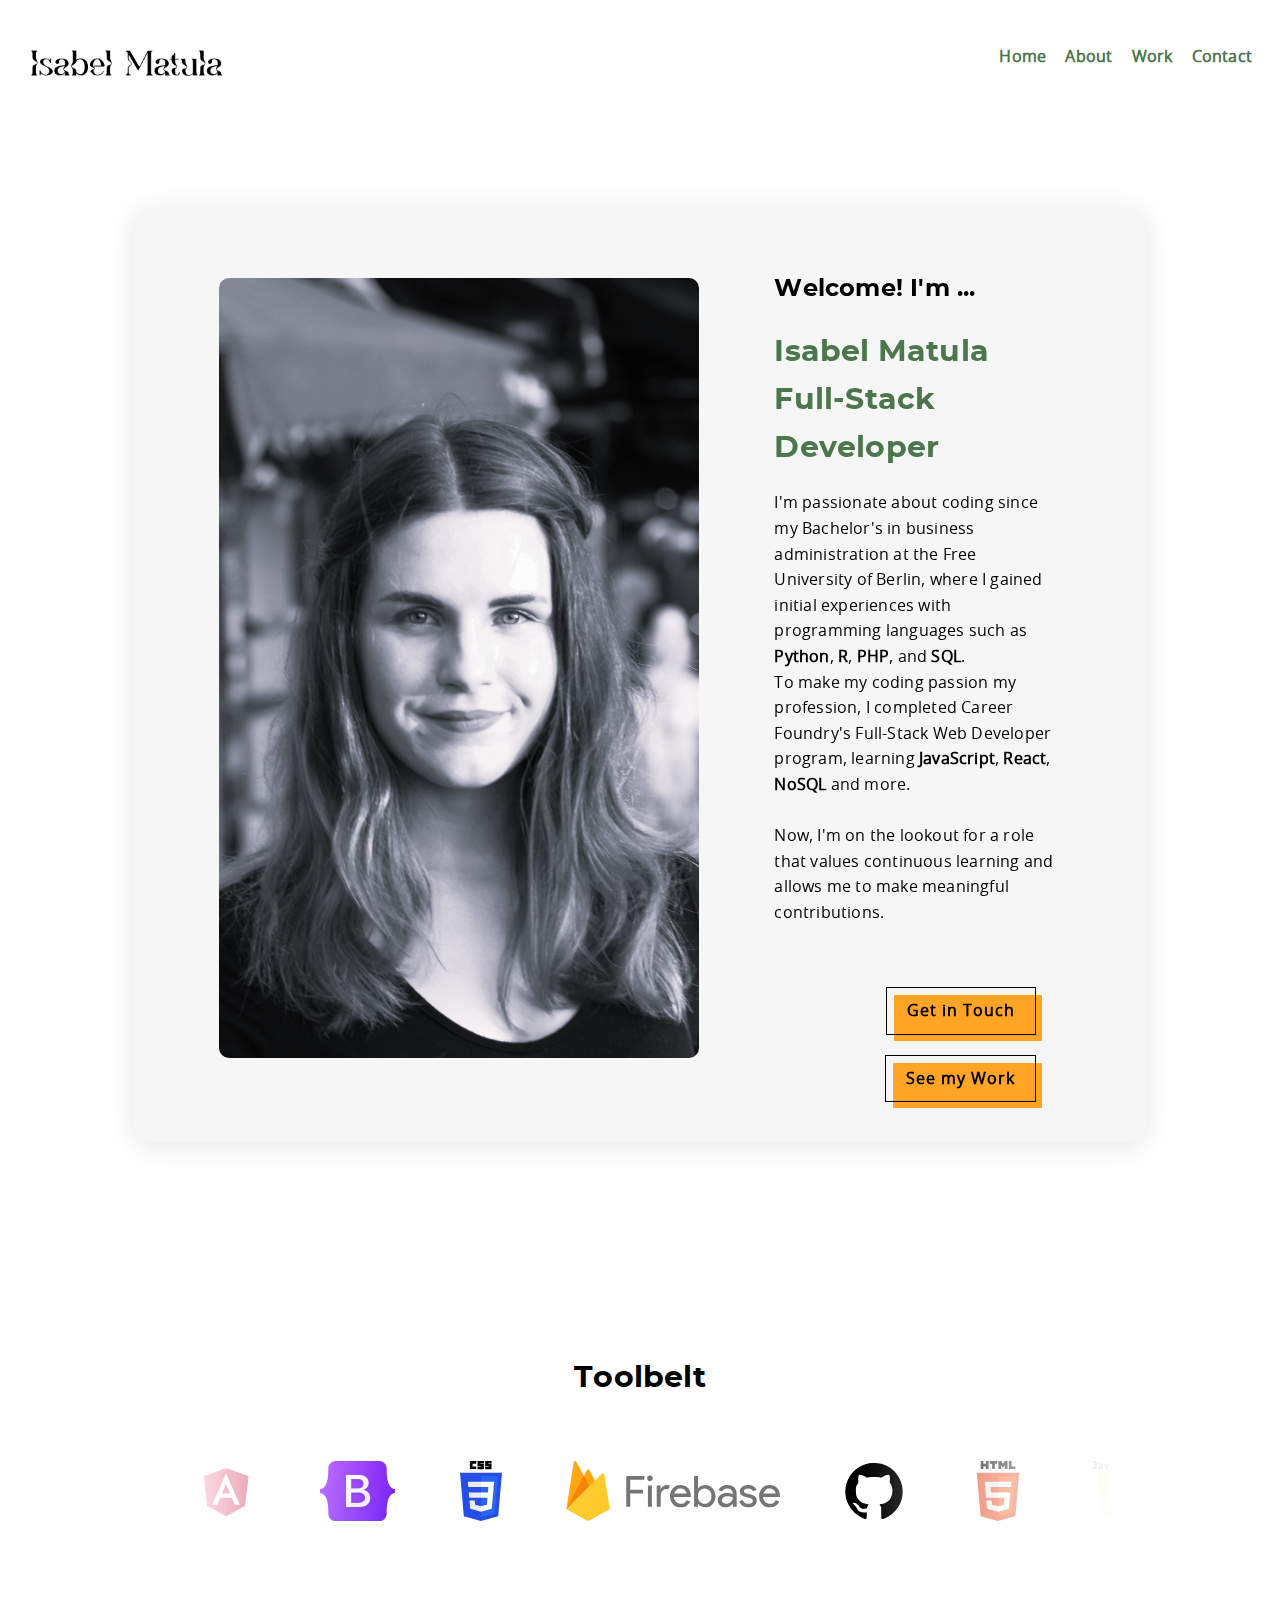
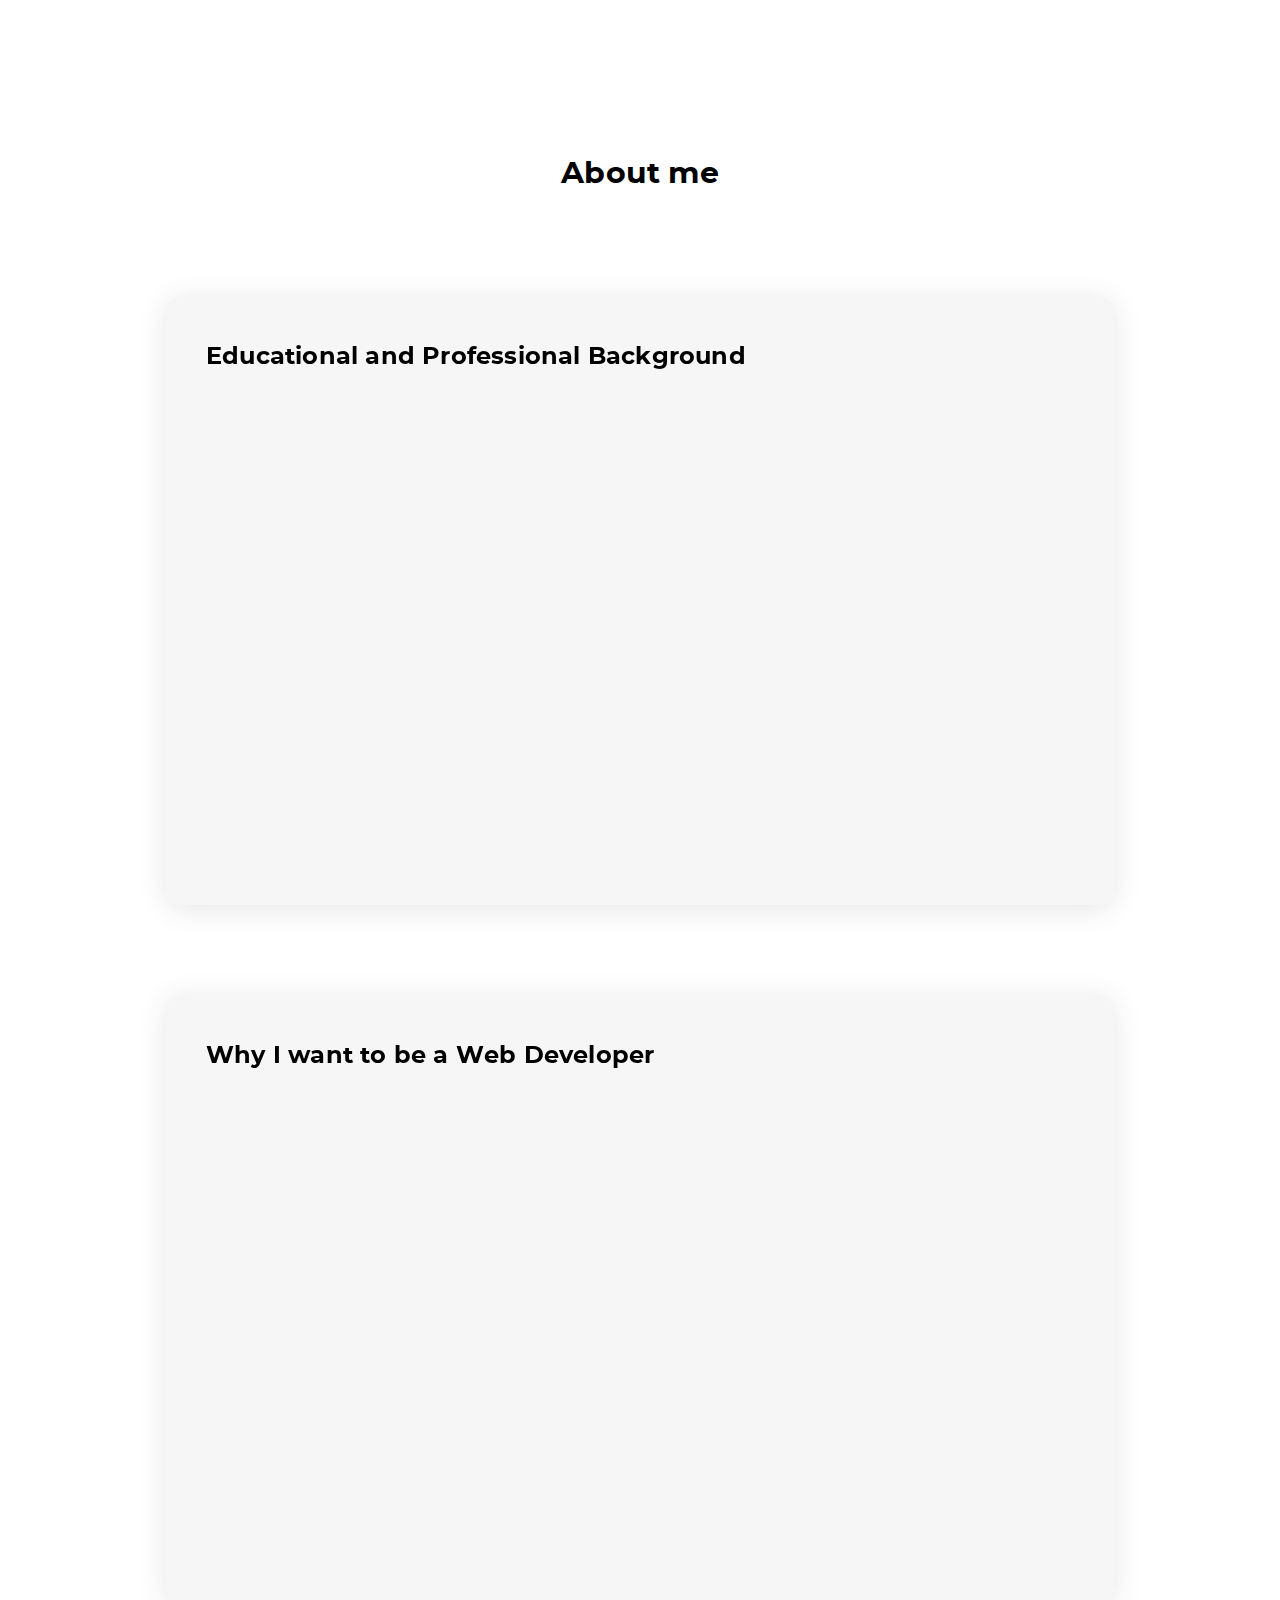
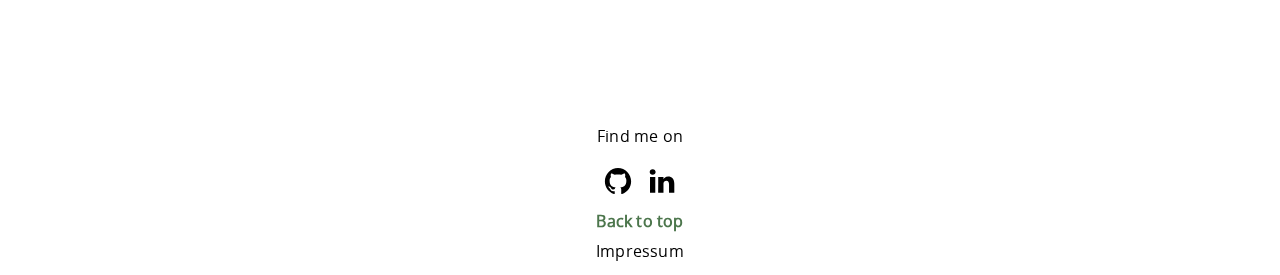
==== commit 5fef39bb: "Add new portfolio piece" ====
--- a/index.html
+++ b/index.html
@@ -63,7 +63,7 @@
                     learning <strong>JavaScript</strong>, <strong>React</strong>, <strong>NoSQL</strong> and more.<br><br>
                     Now, I'm on the lookout for a role that values continuous learning and allows me to make 
                     meaningful contributions.<br><br>
-                    <a href="files/Matula_Isabel_Resume.pdf" target="_blank" download>Download my resume.</a>
+                    <!-- <a href="files/Matula_Isabel_CV.pdf" target="_blank" download>Download my resume.</a> -->
                 </p>
                 <a href="#contact" class="button">Get in Touch</a>
                 <a href="#work" class="button">See my Work</a>
@@ -86,6 +86,7 @@
                 <img src="img/tool-logos/MongoDB.svg" alt="MongoDB logo">
                 <img src="img/tool-logos/Node_js.svg" alt="Node.js logo">
                 <img src="img/tool-logos/Python.svg" alt="Python logo">
+                <img src="img/tool-logos/django.svg" alt="Django logo">
                 <img src="img/tool-logos/React.svg" alt="React logo">
                 <img src="img/tool-logos/Sql.svg" alt="SQL logo">
                 <img src="img/tool-logos/Visual_Studio.svg" alt="Visual Studio logo">
@@ -101,6 +102,7 @@
                 <img src="img/tool-logos/MongoDB.svg" alt="MongoDB logo">
                 <img src="img/tool-logos/Node_js.svg" alt="Node.js logo">
                 <img src="img/tool-logos/Python.svg" alt="Python logo">
+                <img src="img/tool-logos/django.svg" alt="Django logo">
                 <img src="img/tool-logos/React.svg" alt="React logo">
                 <img src="img/tool-logos/Sql.svg" alt="SQL logo">
                 <img src="img/tool-logos/Visual_Studio.svg" alt="Visual Studio logo">
@@ -179,7 +181,7 @@
                     >
                 </div>
             </div>
-            <div class="about__item">
+            <!-- <div class="about__item">
                 <h2>What am I looking for</h2>
                 <div class="about__item-content">
                     <img 
@@ -206,7 +208,7 @@
                         to any team I join.
                     </p>
                 </div>
-            </div>
+            </div> -->
         </div>
     </section>
     <!-- Work -->
@@ -222,7 +224,7 @@
             class="project-list__item">
                 <h2>React myMovie<a class="open-modal"><img src="img/plus-icon.svg"></a></h2>
                 <a href="https://mymovie-api.netlify.app/login" target="_blank"><img src="img/react_movie_app_project_full.png"></a>
-                <p>
+                <p class="project-description">
                     React Client-side for an application called myMovie based on its
                     existing server-side code (REST API and database).
                     User can create an user profile and save their favorite movies.
@@ -233,7 +235,7 @@
                 <a href="https://mymovie-api.netlify.app/login" target="_blank" class="button">Demo</a>
                 <dialog class="modal">
                     <h2>React myMovie<a class="close-modal"><img src="img/cross-icon.svg" alt="close modal icon"></a></h2>
-                    <p class="project-description">
+                    <p>
                         React Client-side for an application called myMovie based on its
                         existing server-side code (REST API and database).
                         User can create an user profile and save their favorite movies.
@@ -283,10 +285,10 @@
                     A serverless, progressive web application (PWA) using a test-driven development (TDD) technique. 
                     The Meet App uses the <strong>Google Calendar API </strong> to fetch upcoming events.
                     This project was build using <strong>React</strong>, <strong>Recharts</strong>, 
-                    <strong>JavaScript</strong>, and more. 
+                    <strong>JavaScript</strong>, and more.
                 </p>
                 <a href="https://github.com/IsabelWen/meet" target="_blank" class="button">Code</a>
-                <a href="https://isabelwen.github.io/meet/" target="_blank" class="button">Demo</a>
+                <a href="files/Case Study - Meet App.pdf" target="_blank" class="button">Case</a>
                 <dialog class="modal">
                     <h2>Meet App<a class="close-modal"><img src="img/cross-icon.svg" alt="close modal icon"></a></h2>
                     <p>
@@ -402,6 +404,7 @@
                     <strong>Express</strong>, and more. 
                 </p>
                 <a href="https://github.com/IsabelWen/movie_api" target="_blank" class="button">Code</a>
+                <a href="files/Case Study - Movie API.pdf" target="_blank" class="button">Case</a>
                 <dialog class="modal">
                     <h2>myMovie API<a class="close-modal"><img src="img/cross-icon.svg" alt="close modal icon"></a></h2>
                     <p>
@@ -503,44 +506,50 @@
              data-aos-duration="1000"
              data-aos-easing="ease-in-out" 
              class="project-list__item">
-                <h2>Pokemon-Index<a class="open-modal"><img src="img/plus-icon.svg"></a></h2>
-                <a href="https://isabelwen.github.io/simple-js-app/" target="_blank"><img src="img/pokemon-index_full.png"></a>
+                <h2>LipidTracker App<a class="open-modal"><img src="img/plus-icon.svg"></a></h2>
+                <a href="https://lipidtracker.netlify.app" target="_blank"><img src="img/lipidtracker_app_full.png"></a>
                 <p class="project-description">
-                    A small web application with HTML, CSS, and JavaScript that loads data about pokemons from an external API 
-                    and enables the viewing of data points in detail.
-                    This project was build using <strong>JavaScript</strong>, <strong>HTML</strong>, 
-                    <strong>Bootstrap</strong>, and more. 
-                </p>
-                <a href="https://github.com/IsabelWen/simple-js-app" target="_blank" class="button">Code</a>
-                <a href="https://isabelwen.github.io/simple-js-app/" target="_blank" class="button">Demo</a>
+                    An app for tracking LDL, HDL, and triglyceride values by inputting values and dates from blood tests. 
+                    The app visualizes data using <b>Reacharts</b>.
+                    This project was build using <strong>React</strong>, <strong>Firebase</strong>, <strong>SASS</strong> 
+                    and more.
+                </p>
+                <a href="https://github.com/IsabelWen/LipidTracker" target="_blank" class="button">Code</a>
+                <a href="https://lipidtracker.netlify.app" target="_blank" class="button">Demo</a>
                 <dialog class="modal">
-                    <h2>Pokemon-Index<a class="close-modal"><img src="img/cross-icon.svg" alt="close modal icon"></a></h2>
+                    <h2>LipidTracker App<a class="close-modal"><img src="img/cross-icon.svg" alt="close modal icon"></a></h2>
                     <p>
-                        A small web application with HTML, CSS, and JavaScript that loads data about pokemons from an external API 
-                        and enables the viewing of data points in detail.
+                        This is an app for tracking LDL, HDL, and triglyceride values 
+                        by inputting values and dates from blood tests. The app visualizes data to show trends over time, 
+                        enabling users to monitor improvements or changes. Users can also note dietary or medication 
+                        adjustments to better understand their influence on cholesterol levels.
                     </p>
                     <h3>Features</h3>
                     <ul>
                         <li>
-                            Users can view a list of Pokémons and see more details for a selected Pokémon.
-                        </li>
-                        <li>
-                            The app loads data from an external API (Pokémon API) and displays it after the page is loaded.
-                        </li>
-                        <li>
-                            It enables users to view additional details for a Pokémon, upon clicking on the item, 
-                            which will open a modal.
-                        </li>
-                        <li>
-                            The user can search for Pokémons.
+                            Allow for user authentication, login, and logout.
+                        </li>
+                        <li>
+                            Let users input their LDL, HDL, and triglyceride values and dates.
+                        </li>
+                        <li>
+                            Visualize data to show trends over time.
+                        </li>
+                        <li>
+                            Display user blood results in a table, where they can be updated or deleted.
+                        </li>
+                        <li>
+                            Allow the user to set target values.
                         </li>
                     </ul>
                     <div class="tags">
-                        <span class="tag">JavaScript</span>
+                        <span class="tag">React</span>
                         <span class="tag">HTML</span>
                         <span class="tag">CSS</span>
-                        <span class="tag">Bootstrap</span>
-                        <span class="tag">jQuery</span>
+                        <span class="tag">Firebase</span>
+                        <span class="tag">Recharts</span>
+                        <span class="tag">SASS</span>
+                        <span class="tag">Material UI</span>
                     </div>
                 </dialog>
              </div>
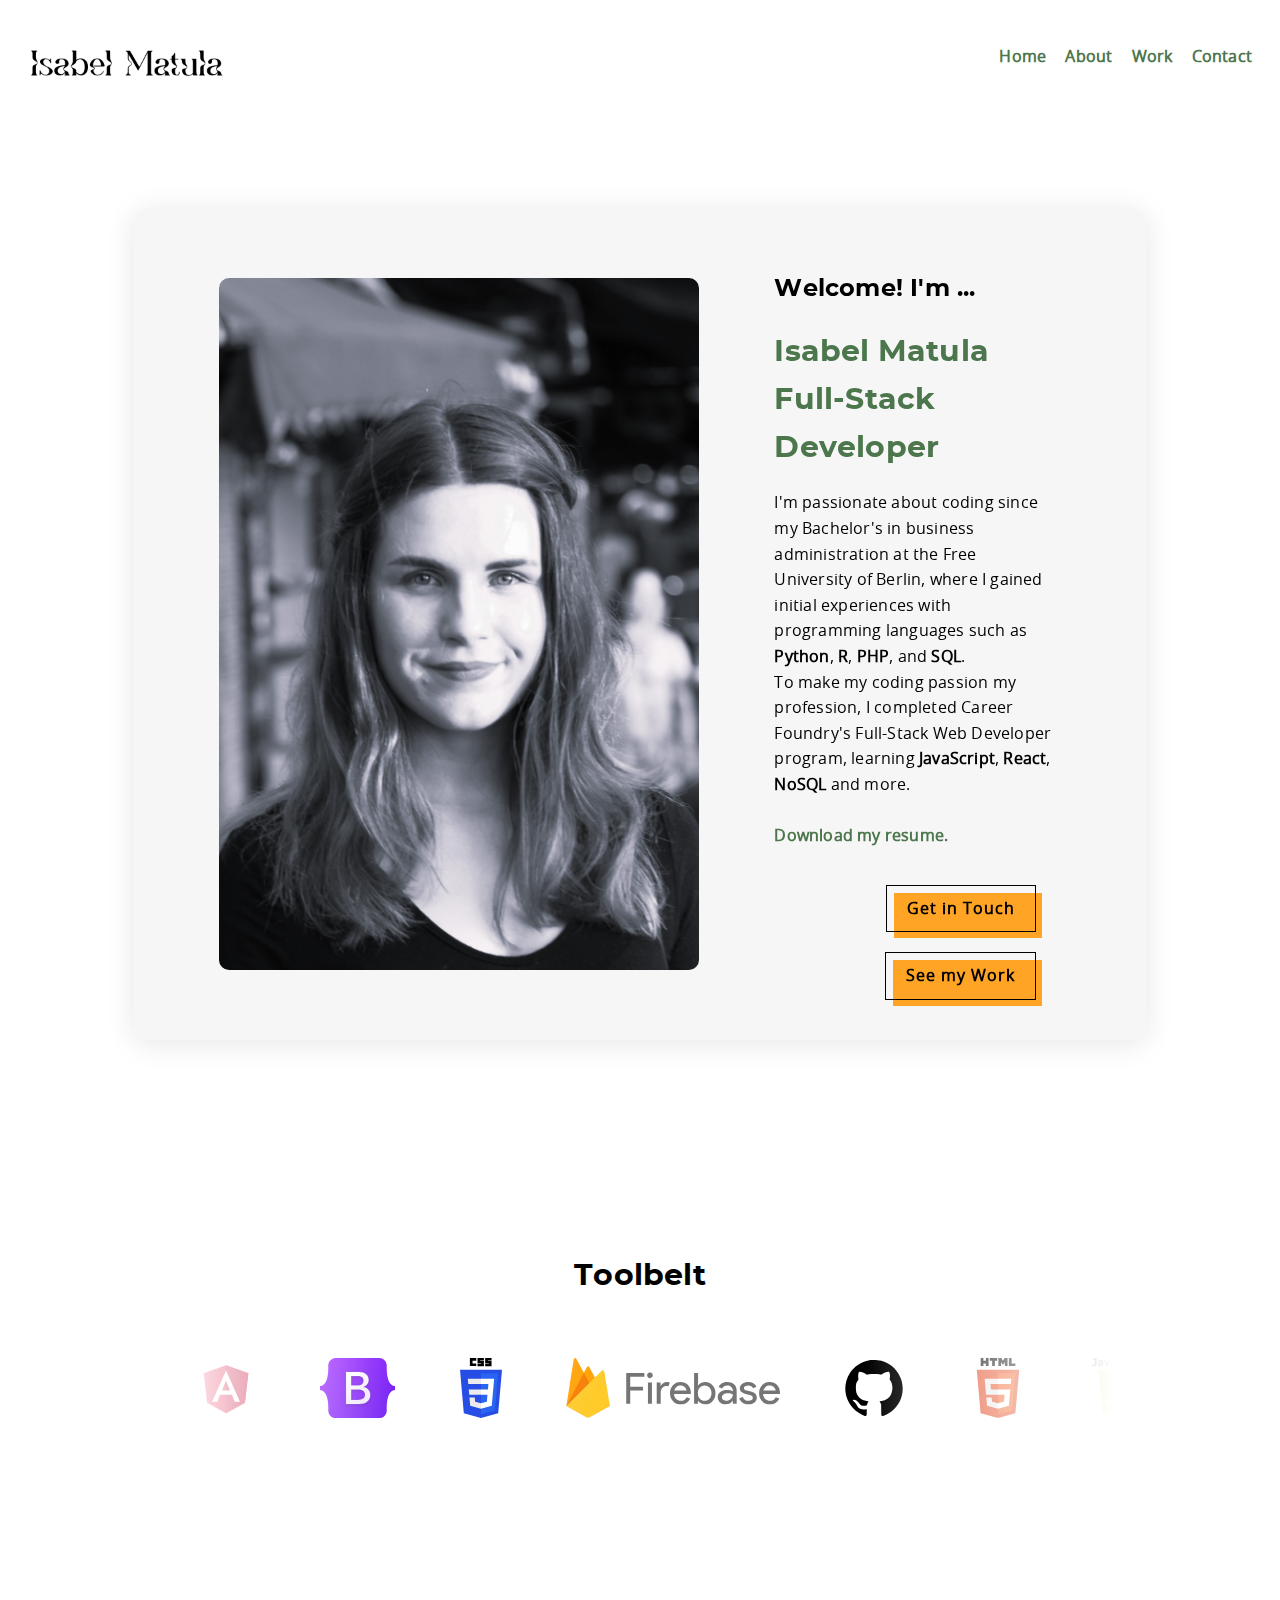
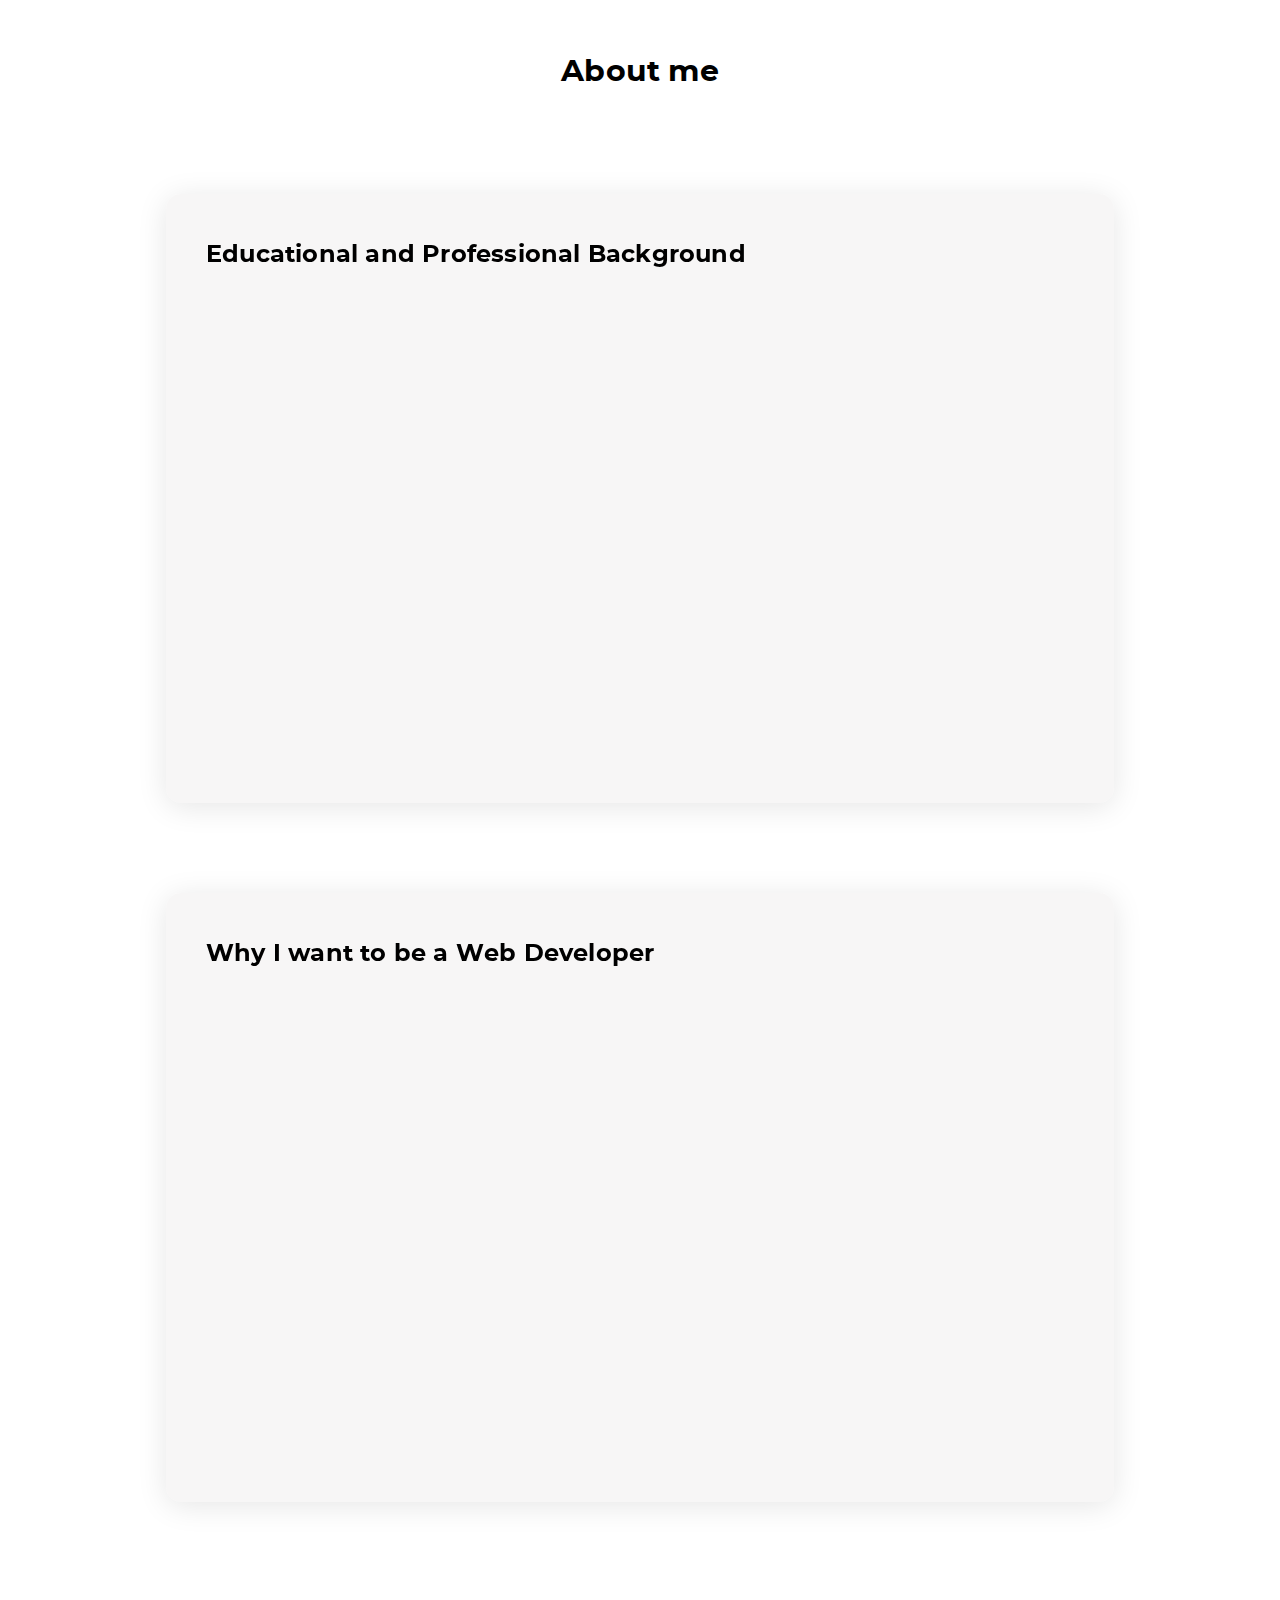
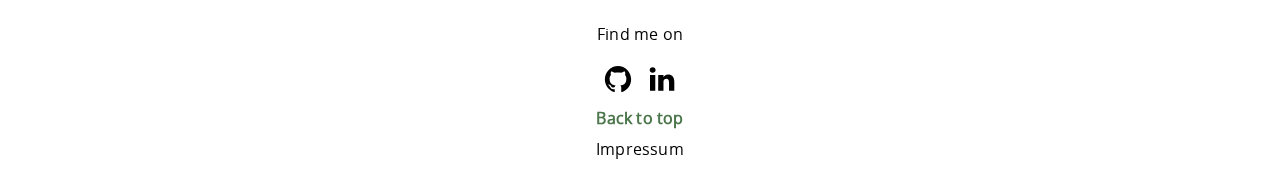
==== commit 406fb195: "Update text" ====
--- a/index.html
+++ b/index.html
@@ -61,9 +61,9 @@
                     <strong>PHP</strong>, and <strong>SQL</strong>.<br>
                     To make my coding passion my profession, I completed Career Foundry's Full-Stack Web Developer program, 
                     learning <strong>JavaScript</strong>, <strong>React</strong>, <strong>NoSQL</strong> and more.<br><br>
-                    Now, I'm on the lookout for a role that values continuous learning and allows me to make 
-                    meaningful contributions.<br><br>
-                    <!-- <a href="files/Matula_Isabel_CV.pdf" target="_blank" download>Download my resume.</a> -->
+                    <!-- Now, I'm on the lookout for a role that values continuous learning and allows me to make 
+                    meaningful contributions.<br><br> -->
+                    <a href="files/Matula_Isabel_CV.pdf" target="_blank" download>Download my resume.</a>
                 </p>
                 <a href="#contact" class="button">Get in Touch</a>
                 <a href="#work" class="button">See my Work</a>
